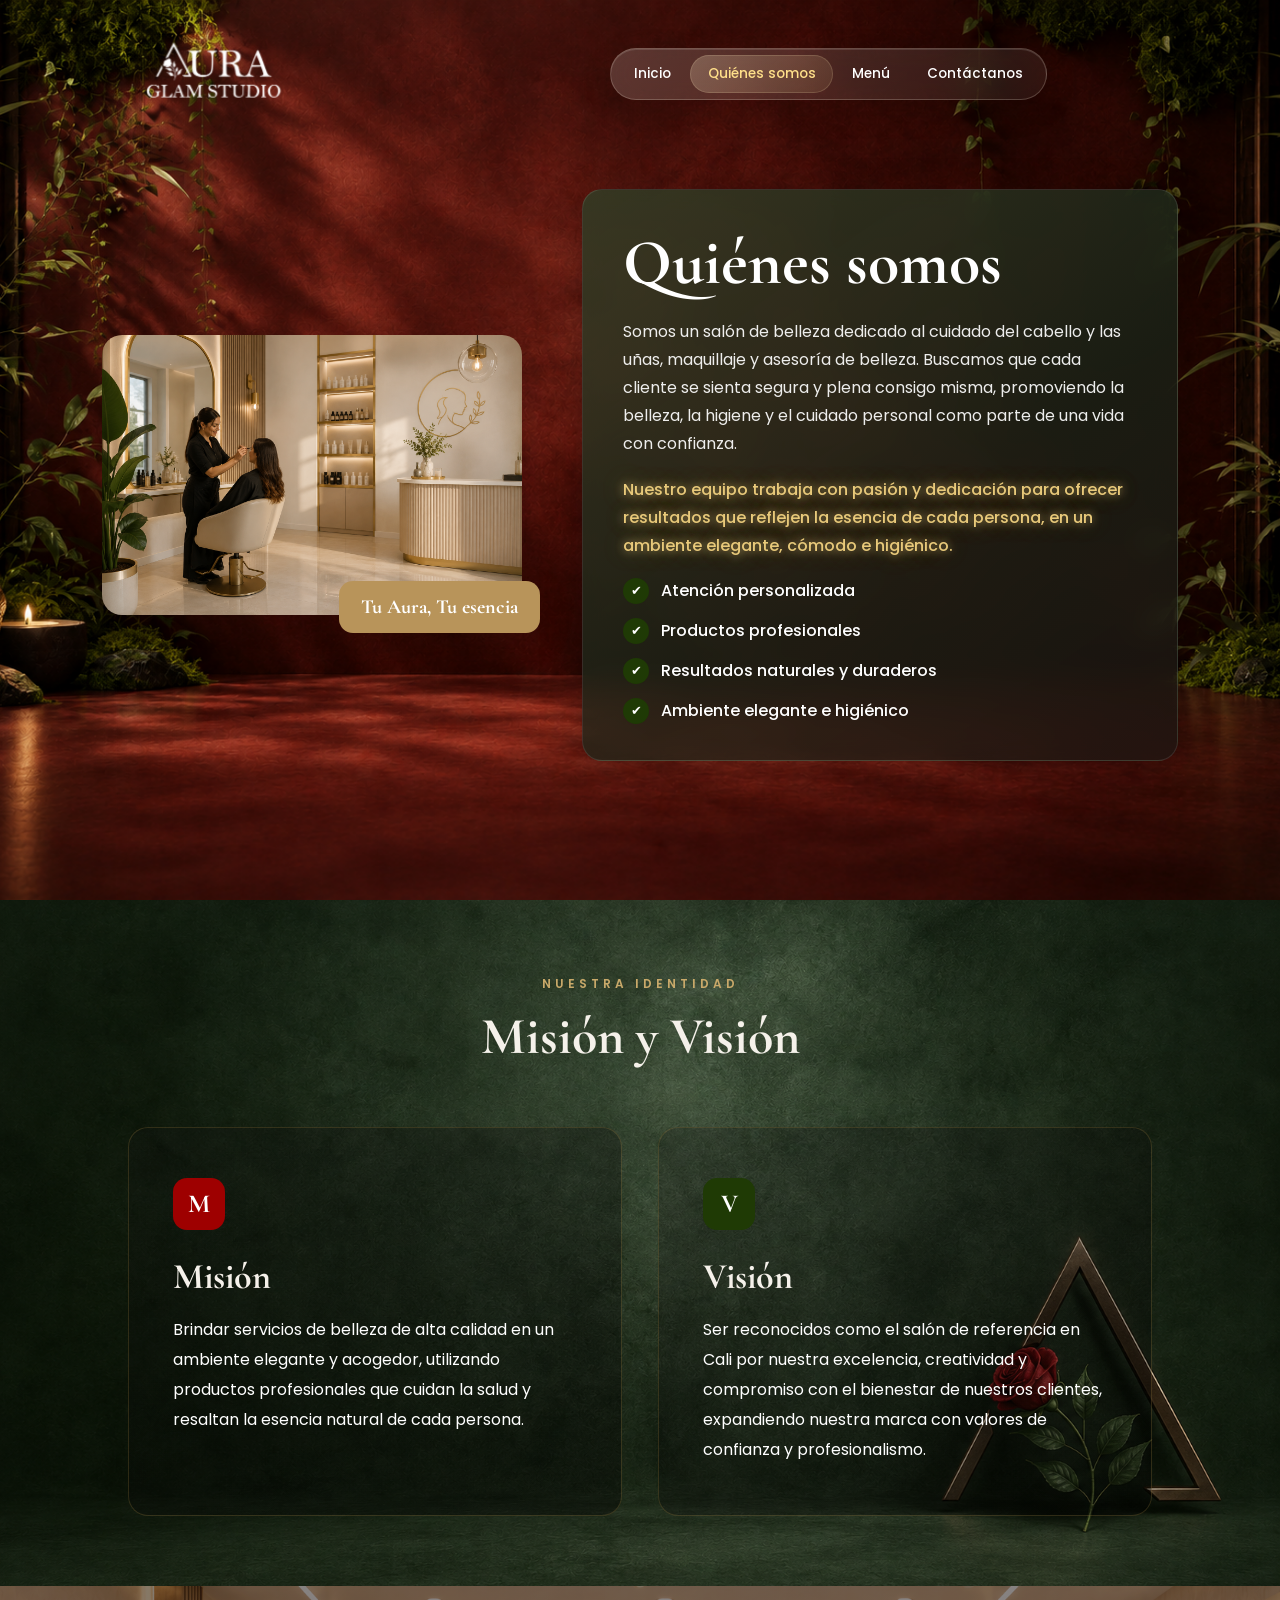
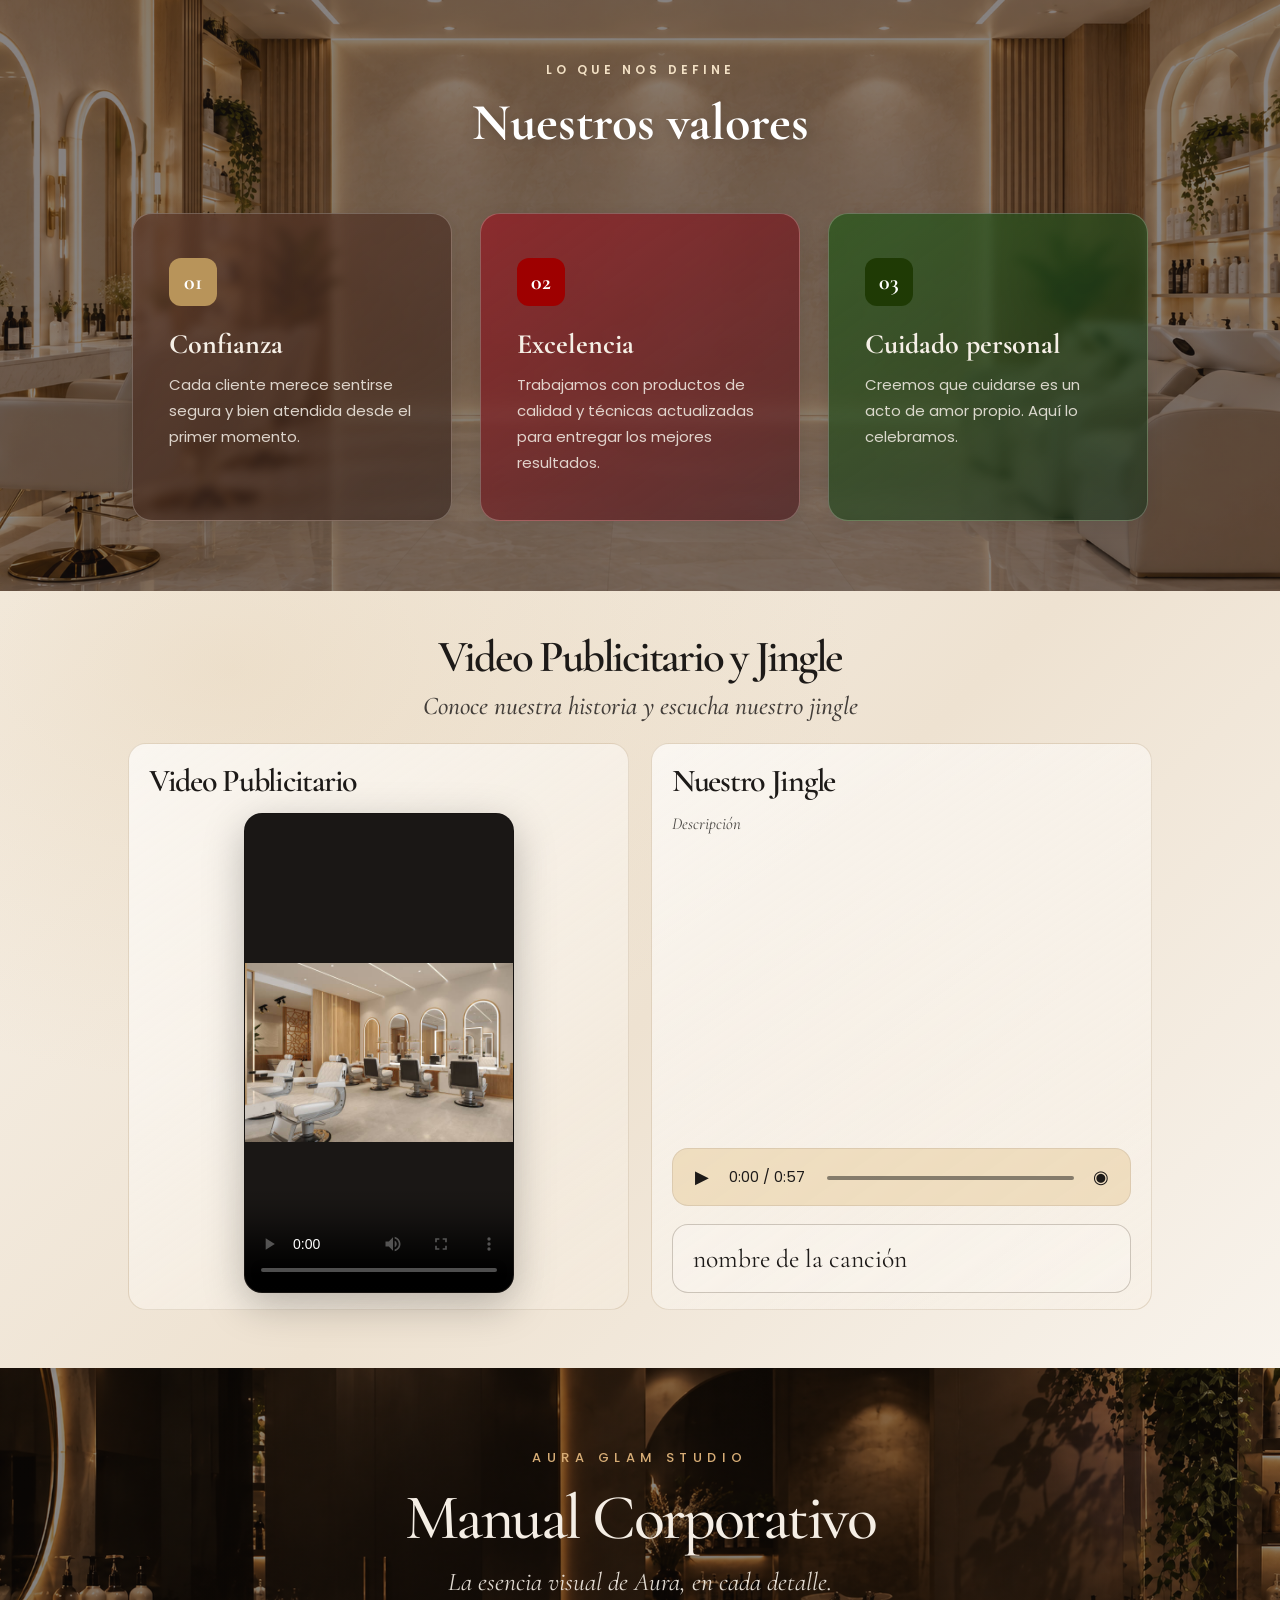
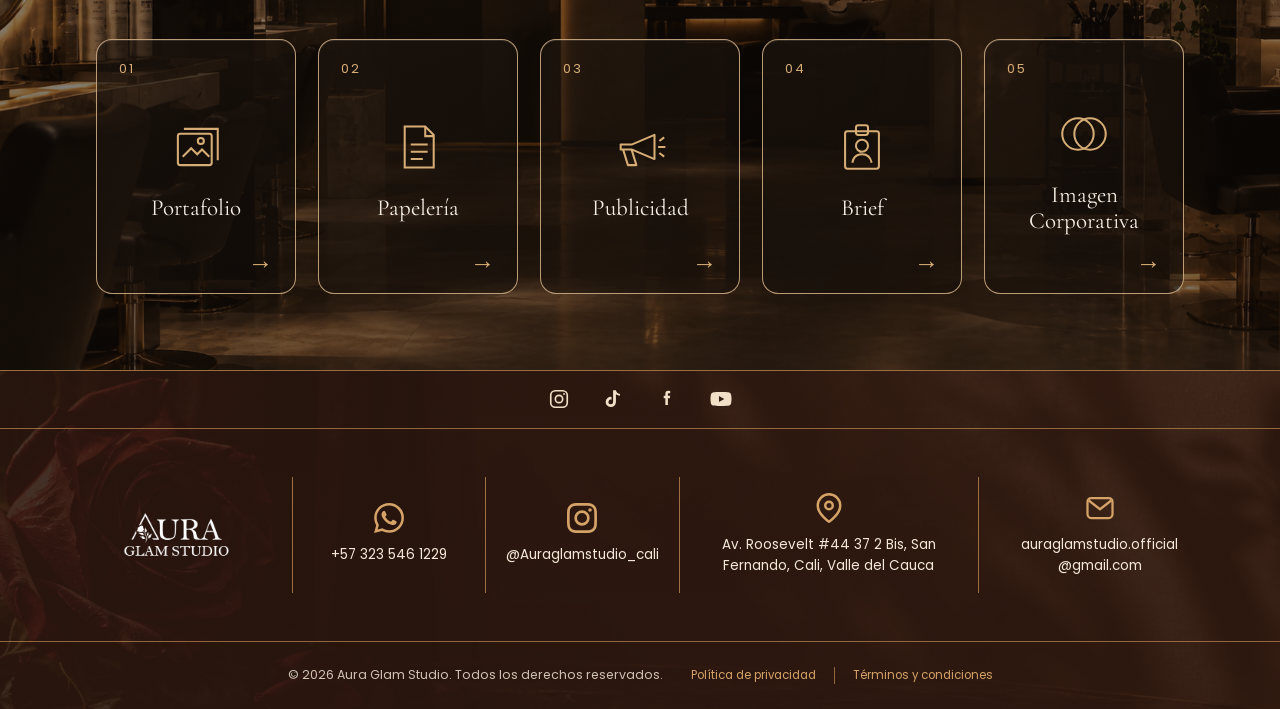
==== nosotros.html @ 9822e423 "Aura glam completo por ahora" ====
<!DOCTYPE html>
<html lang="es">
<head>
    <meta charset="UTF-8">
    <meta name="viewport" content="width=device-width, initial-scale=1.0">
    <title>Quiénes somos — Aura Glam Studio</title>
    <link rel="icon" type="image/png" href="img/favicon.png" sizes="1025x1025">
    <link rel="preconnect" href="https://fonts.googleapis.com">
    <link rel="preconnect" href="https://fonts.gstatic.com" crossorigin>
    <link href="https://fonts.googleapis.com/css2?family=Cormorant+Garamond:ital,wght@0,500;0,600;0,700;1,500&family=Poppins:wght@300;400;500;600&display=swap" rel="stylesheet">
    <link rel="stylesheet" href="css/global.css">
    <link rel="stylesheet" href="css/asi.css">
</head>
<body>

    <!-- NAVBAR -->
    <header>
        <nav id="navbar">
            <a href="index.html" class="nav-logo">
                <img src="img/Logoblanco.png.png" alt="Aura Glam Studio" class="nav-logo-img">
            </a>
            <ul class="nav-links">
                <li><a href="index.html"     class="nav-link">Inicio</a></li>
                <li><a href="nosotros.html"  class="nav-link activo-link">Quiénes somos</a></li>
                <li><a href="menu.html"      class="nav-link">Menú</a></li>
                <li><a href="contacto.html"  class="nav-link">Contáctanos</a></li>
            </ul>
            <button class="hamburger" id="hamburger" aria-label="Abrir menú">
                <span></span><span></span><span></span>
            </button>
        </nav>
        <div class="nav-mobile" id="navMobile">
            <a href="index.html"    class="nav-link-mobile">Inicio</a>
            <a href="nosotros.html" class="nav-link-mobile">Quiénes somos</a>
            <a href="menu.html"     class="nav-link-mobile">Menú</a>
            <a href="contacto.html" class="nav-link-mobile">Contáctanos</a>
        </div>
    </header>

    <!-- QUIÉNES SOMOS -->
    <section class="nosotros" id="quienes-somos">
        <div class="nosotros-imagen reveal-left">
            <img src="img/nosotros.jpg" alt="Equipo Aura Glam Studio">
            <div class="img-badge">Tu Aura, Tu esencia</div>
        </div>
        <div class="nosotros-texto reveal-right">
            <h2>Quiénes somos</h2>
            <p>
                Somos un salón de belleza dedicado al cuidado
                del cabello y las uñas, maquillaje y asesoría de belleza.
                Buscamos que cada cliente se sienta segura y plena consigo misma,
                promoviendo la belleza, la higiene y el cuidado personal
                como parte de una vida con confianza.
            </p>
            <p>
                Nuestro equipo trabaja con pasión y dedicación para ofrecer
                resultados que reflejen la esencia de cada persona, en un ambiente
                elegante, cómodo e higiénico.
            </p>
            <ul class="check-list">
                <li><span class="check-icon">✔</span> Atención personalizada</li>
                <li><span class="check-icon">✔</span> Productos profesionales</li>
                <li><span class="check-icon">✔</span> Resultados naturales y duraderos</li>
                <li><span class="check-icon">✔</span> Ambiente elegante e higiénico</li>
            </ul>
        </div>
    </section>

    <!-- MISIÓN Y VISIÓN -->
    <section class="mision-vision" id="mision-vision">
        <div class="mv-header reveal">
            <span class="seccion-tag claro">NUESTRA IDENTIDAD</span>
            <h2>Misión y Visión</h2>
        </div>
        <div class="mv-grid">
            <div class="mv-card reveal">
                <div class="mv-icon mv-icon-mision">M</div>
                <h3>Misión</h3>
                <p>
                    Brindar servicios de belleza de alta calidad en un ambiente
                    elegante y acogedor, utilizando productos profesionales que
                    cuidan la salud y resaltan la esencia natural de cada persona.
                </p>
            </div>
            <div class="mv-card reveal">
                <div class="mv-icon mv-icon-vision">V</div>
                <h3>Visión</h3>
                <p>
                    Ser reconocidos como el salón de referencia en Cali por nuestra
                    excelencia, creatividad y compromiso con el bienestar de nuestros
                    clientes, expandiendo nuestra marca con valores de confianza y profesionalismo.
                </p>
            </div>
        </div>
    </section>

    <!-- VALORES -->
    <section class="valores" id="valores">
        <div class="valores-header reveal">
            <span class="seccion-tag">LO QUE NOS DEFINE</span>
            <h2>Nuestros valores</h2>
        </div>
        <div class="valores-grid">
            <div class="valor-card reveal">
                <div class="valor-num" style="background: var(--dorado);">01</div>
                <h3>Confianza</h3>
                <p>Cada cliente merece sentirse segura y bien atendida desde el primer momento.</p>
            </div>
            <div class="valor-card reveal">
                <div class="valor-num" style="background: var(--rojo);">02</div>
                <h3>Excelencia</h3>
                <p>Trabajamos con productos de calidad y técnicas actualizadas para entregar los mejores resultados.</p>
            </div>
            <div class="valor-card reveal">
                <div class="valor-num" style="background: var(--verde);">03</div>
                <h3>Cuidado personal</h3>
                <p>Creemos que cuidarse es un acto de amor propio. Aquí lo celebramos.</p>
            </div>
        </div>
    </section>

    <section class="corporate-showcase" aria-label="Video corporativo y jingle de Aura Glam Studio">
        <div class="corporate-header">
            <h2>Video Publicitario y Jingle</h2>
            <p>Conoce nuestra historia y escucha nuestro jingle</p>
        </div>
        <div class="corporate-grid">
            <div class="corporate-card corporate-video-card reveal">
                <h3>Video Publicitario</h3>
                <div class="video-shell">
                    <video controls playsinline preload="metadata" poster="img/imagen negocio.jpg">
                        <source src="MULTIMEDIA/videocorporativo.mp4" type="video/mp4">
                        Tu navegador no admite la reproducción de videos.
                    </video>
                </div>
            </div>
            <div class="corporate-card corporate-jingle-card reveal">
                <h3>Nuestro Jingle</h3>
                <p>Descripción</p>
                <div class="jingle-player">
                    <button type="button" class="play-toggle" aria-label="Reproducir jingle">▶</button>
                    <span class="timecode">0:00 / 0:50</span>
                    <div class="progress-bar"><span></span></div>
                    <button type="button" class="volume-btn" aria-label="Volumen">◉</button>
                </div>
                <div class="jingle-name">nombre de la canción</div>
                <audio preload="auto">
                    <source src="MULTIMEDIA/AuraSongJNGLE.mp3" type="audio/mpeg">
                </audio>
            </div>
        </div>
    </section>

    <section class="manual-showcase" aria-labelledby="manual-title">
        <div class="manual-header">
            <span class="manual-eyebrow">AURA GLAM STUDIO</span>
            <h2 id="manual-title">Manual Corporativo</h2>
            <p>La esencia visual de Aura, en cada detalle.</p>
        </div>
        <div class="manual-grid">
            <a class="manual-card" href="MANUALCORPORATIVOauraglam/PortafolioAuraGlamStudio.pdf" target="_blank" rel="noopener">
                <span class="manual-number">01</span>
                <svg class="manual-icon" viewBox="0 0 48 48" fill="none" stroke="currentColor" stroke-width="1.7" aria-hidden="true">
                    <rect x="9" y="13" width="28" height="26" rx="2"/>
                    <path d="M14 9h28v26M13 32l7-7 5 5 4-4 6 6"/>
                    <circle cx="28" cy="19" r="2.5"/>
                </svg>
                <span class="manual-card-title">Portafolio</span>
                <span class="manual-arrow" aria-hidden="true">→</span>
            </a>
            <a class="manual-card" href="MANUALCORPORATIVOauraglam/Papelería comercial de AURA GLAM STUDIO.pdf" target="_blank" rel="noopener">
                <span class="manual-number">02</span>
                <svg class="manual-icon" viewBox="0 0 48 48" fill="none" stroke="currentColor" stroke-width="1.7" aria-hidden="true">
                    <path d="M13 7h17l7 7v27H13z"/>
                    <path d="M30 7v8h7M18 22h14M18 28h14M18 34h10"/>
                </svg>
                <span class="manual-card-title">Papelería</span>
                <span class="manual-arrow" aria-hidden="true">→</span>
            </a>
            <a class="manual-card" href="MANUALCORPORATIVOauraglam/PUBLICIDADAURAGLAMSTUDIO.pdf" target="_blank" rel="noopener">
                <span class="manual-number">03</span>
                <svg class="manual-icon" viewBox="0 0 48 48" fill="none" stroke="currentColor" stroke-width="1.7" stroke-linejoin="round" aria-hidden="true">
                    <path d="M8 22h9l19-8v20l-19-8H8z"/>
                    <path d="M17 26l4 13h-7l-4-13M40 19l4-3M40 29l4 3M39 24h6"/>
                </svg>
                <span class="manual-card-title">Publicidad</span>
                <span class="manual-arrow" aria-hidden="true">→</span>
            </a>
            <a class="manual-card" href="MANUALCORPORATIVOauraglam/BRIEF AURAGLAMSTUDIO.pdf" target="_blank" rel="noopener">
                <span class="manual-number">04</span>
                <svg class="manual-icon" viewBox="0 0 48 48" fill="none" stroke="currentColor" stroke-width="1.7" stroke-linejoin="round" aria-hidden="true">
                    <rect x="10" y="11" width="28" height="31" rx="2"/>
                    <rect x="19" y="6" width="10" height="8" rx="2"/>
                    <circle cx="24" cy="23" r="5"/>
                    <path d="M16 37c1-5 4-7 8-7s7 2 8 7"/>
                </svg>
                <span class="manual-card-title">Brief</span>
                <span class="manual-arrow" aria-hidden="true">→</span>
            </a>
            <a class="manual-card" href="MANUALCORPORATIVOauraglam/MANUAL DE IDENTIDAD.pdf" target="_blank" rel="noopener">
                <span class="manual-number">05</span>
                <svg class="manual-icon" viewBox="0 0 48 48" fill="none" stroke="currentColor" stroke-width="1.7" aria-hidden="true">
                    <circle cx="19" cy="24" r="13"/>
                    <circle cx="29" cy="24" r="13"/>
                </svg>
                <span class="manual-card-title">Imagen Corporativa</span>
                <span class="manual-arrow" aria-hidden="true">→</span>
            </a>
        </div>
    </section>

    <!-- FOOTER -->
    <footer class="footer footer-simple">
        <div class="footer-socials" aria-label="Redes sociales">
            <a class="footer-social-link" href="https://instagram.com/Auraglamstudio_cali" target="_blank" rel="noreferrer" aria-label="Instagram">
                <svg viewBox="0 0 24 24" fill="none" stroke="currentColor" stroke-width="1.8" aria-hidden="true"><rect x="3" y="3" width="18" height="18" rx="5"/><circle cx="12" cy="12" r="4"/><circle cx="17.5" cy="6.5" r="1" fill="currentColor" stroke="none"/></svg>
            </a>
            <span class="footer-social-icon" role="img" aria-label="TikTok"><svg viewBox="0 0 24 24" fill="currentColor" aria-hidden="true"><path d="M19.6 8.4a7.1 7.1 0 0 1-4.4-1.5v8.3a5.6 5.6 0 1 1-4.8-5.5v3.1a2.5 2.5 0 1 0 1.7 2.4V2.5h3.1c.2 2.1 1.9 3.8 4.4 4.1z"/></svg></span>
            <span class="footer-social-icon" role="img" aria-label="Facebook"><svg viewBox="0 0 24 24" fill="currentColor" aria-hidden="true"><path d="M15.5 8.5H13V6.7c0-.7.4-.9.8-.9h1.7V3.2l-2.3-.1c-2.5 0-3 1.9-3 3.1v2.3H8.4v2.8h1.8v7.2H13v-7.2h2.1z"/></svg></span>
            <span class="footer-social-icon" role="img" aria-label="YouTube"><svg viewBox="0 0 24 24" fill="currentColor" aria-hidden="true"><path d="M23 7.1a3 3 0 0 0-2.1-2.2C19 4.4 12 4.4 12 4.4s-7 0-8.9.5A3 3 0 0 0 1 7.1 31 31 0 0 0 .5 12a31 31 0 0 0 .5 4.9 3 3 0 0 0 2.1 2.2c1.9.5 8.9.5 8.9.5s7 0 8.9-.5a3 3 0 0 0 2.1-2.2 31 31 0 0 0 .5-4.9 31 31 0 0 0-.5-4.9zM9.8 15.4V8.6l5.8 3.4z"/></svg></span>
        </div>
        <div class="footer-simple-row">
            <div class="footer-brand-block">
                <img src="img/Logoblanco.png.png" alt="Aura Glam Studio" class="footer-logo-img">
            </div>

            <div class="footer-contact-list">
                <a class="footer-contact-item" href="mailto:auraglamstudio.official@gmail.com">
                    <svg class="footer-contact-icon" viewBox="0 0 24 24" fill="none" stroke="currentColor" stroke-width="1.8" aria-hidden="true"><rect x="2" y="4" width="20" height="16" rx="3"/><path d="m3 6 9 7 9-7"/></svg>
                    <span>auraglamstudio.official<wbr>@gmail.com</span>
                </a>
                <div class="footer-contact-item">
                    <svg class="footer-contact-icon" viewBox="0 0 24 24" fill="currentColor" aria-hidden="true"><path d="M17.472 14.382c-.297-.149-1.758-.867-2.03-.967-.273-.099-.471-.148-.67.15-.197.297-.767.966-.94 1.164-.173.199-.347.223-.644.075-.297-.15-1.255-.463-2.39-1.475-.883-.788-1.48-1.761-1.653-2.059-.173-.297-.018-.458.13-.606.134-.133.298-.347.446-.52.149-.174.198-.298.298-.497.099-.198.05-.371-.025-.52-.075-.149-.669-1.612-.916-2.207-.242-.579-.487-.5-.669-.51-.173-.008-.371-.01-.57-.01-.198 0-.52.074-.792.372-.272.297-1.04 1.016-1.04 2.479 0 1.462 1.065 2.875 1.213 3.074.149.198 2.096 3.2 5.077 4.487.709.306 1.262.489 1.694.625.712.227 1.36.195 1.871.118.571-.085 1.758-.719 2.006-1.413.248-.694.248-1.289.173-1.413-.074-.124-.272-.198-.57-.347m-5.421 7.403h-.004a9.87 9.87 0 01-5.031-1.378l-.361-.214-3.741.982.998-3.648-.235-.374a9.86 9.86 0 01-1.51-5.26c.001-5.45 4.436-9.884 9.888-9.884 2.64 0 5.122 1.03 6.988 2.898a9.825 9.825 0 012.893 6.994c-.003 5.45-4.437 9.884-9.885 9.884m8.413-18.297A11.815 11.815 0 0012.05 0C5.495 0 .16 5.335.157 11.892c0 2.096.547 4.142 1.588 5.945L.057 24l6.305-1.654a11.882 11.882 0 005.683 1.448h.005c6.554 0 11.89-5.335 11.893-11.893a11.821 11.821 0 00-3.48-8.413z"/></svg>
                    <a href="https://wa.me/573235461229" target="_blank" rel="noreferrer">+57 323 546 1229</a>
                </div>
                <div class="footer-contact-item">
                    <svg class="footer-contact-icon" viewBox="0 0 24 24" fill="currentColor" aria-hidden="true"><path d="M12 2.163c3.204 0 3.584.012 4.85.07 3.252.148 4.771 1.691 4.919 4.919.058 1.265.069 1.645.069 4.849 0 3.205-.012 3.584-.069 4.849-.149 3.225-1.664 4.771-4.919 4.919-1.266.058-1.644.07-4.85.07-3.204 0-3.584-.012-4.849-.07-3.26-.149-4.771-1.699-4.919-4.92-.058-1.265-.07-1.644-.07-4.849 0-3.204.013-3.583.07-4.849.149-3.227 1.664-4.771 4.919-4.919 1.266-.057 1.645-.069 4.849-.069zM12 0C8.741 0 8.333.014 7.053.072 2.695.272.273 2.69.073 7.052.014 8.333 0 8.741 0 12c0 3.259.014 3.668.072 4.948.2 4.358 2.618 6.78 6.98 6.98C8.333 23.986 8.741 24 12 24c3.259 0 3.668-.014 4.948-.072 4.354-.2 6.782-2.618 6.979-6.98.059-1.28.073-1.689.073-4.948 0-3.259-.014-3.667-.072-4.947-.196-4.354-2.617-6.78-6.979-6.98C15.668.014 15.259 0 12 0zm0 5.838a6.162 6.162 0 100 12.324 6.162 6.162 0 000-12.324zM12 16a4 4 0 110-8 4 4 0 010 8zm6.406-11.845a1.44 1.44 0 100 2.881 1.44 1.44 0 000-2.881z"/></svg>
                    <a href="https://instagram.com/Auraglamstudio_cali" target="_blank" rel="noreferrer">@Auraglamstudio_cali</a>
                </div>
                <div class="footer-contact-item">
                    <svg class="footer-contact-icon" viewBox="0 0 24 24" fill="none" stroke="currentColor" stroke-width="2" aria-hidden="true"><path d="M21 10c0 7-9 13-9 13s-9-6-9-13a9 9 0 0 1 18 0z"/><circle cx="12" cy="10" r="3"/></svg>
                    <span>Av. Roosevelt #44 37 2 Bis, San Fernando, Cali, Valle del Cauca</span>
                </div>
            </div>
        </div>
        <div class="footer-bottom">
            <span class="footer-copyright">© 2026 Aura Glam Studio. Todos los derechos reservados.</span>
            <div class="footer-legal"><span>Política de privacidad</span><span>Términos y condiciones</span></div>
        </div>
    </footer>

    <script src="js/global.js"></script>
    <script src="js/asi.js"></script>
</body>
</html>
---- css/global.css ----
/* ==========================================
   AURA GLAM STUDIO — global.css
   Estilos compartidos: reset, variables,
   navbar, footer, animaciones de scroll
========================================== */

/* =========  VARIABLES  ========= */
:root {
    --crema:        #F5F1EA;
    --blanco:       #FFFFFF;
    --cafe-oscuro:  #2E2825;
    --cafe-medio:   #3A302C;
    --dorado:       #B8945A;
    --dorado-claro: #C9A96A;
    --rojo-petalo:  #C9A96A;
    --rojo:         #9E0000;
    --verde:        #1F3A05;
    --gris-texto:   #6B625D;
    --sombra-sm:    0 4px 18px rgba(0,0,0,.08);
    --sombra-md:    0 10px 35px rgba(0,0,0,.12);
    --sombra-lg:    0 25px 55px rgba(0,0,0,.18);
    --radio:        20px;
    --transicion:   .38s ease;
}

/* =========  RESET & BASE  ========= */
html { scroll-behavior: smooth; }

*, *::before, *::after {
    margin: 0;
    padding: 0;
    box-sizing: border-box;
}

body {
    font-family: 'Poppins', sans-serif;
    background: var(--crema);
    color: var(--cafe-oscuro);
    overflow-x: hidden;
}


a { text-decoration: none; color: inherit; }
img { display: block; max-width: 100%; }

h1, h2, h3 {
    font-family: 'Cormorant Garamond', serif;
    line-height: 1.15;
}

/* =========  ETIQUETAS DE SECCIÓN  ========= */
.seccion-tag {
    display: inline-block;
    font-family: 'Poppins', sans-serif;
    font-size: 12px;
    font-weight: 600;
    letter-spacing: 4px;
    color: var(--dorado);
    text-transform: uppercase;
    margin-bottom: 14px;
}
.seccion-tag.claro { color: var(--dorado-claro); }

.subtitulo {
    max-width: 620px;
    margin: 12px auto 60px;
    color: var(--gris-texto);
    font-size: 18px;
    line-height: 32px;
}
.subtitulo.claro-p { color: #c8bfb7; }

/* ==========================================
   NAVBAR
========================================== */
#navbar {
    position: fixed;
    top: 0; left: 0;
    width: 100%;
    z-index: 1000;
    display: flex;
    justify-content: space-between;
    align-items: center;
    padding: 28px 8%;
    transition: background var(--transicion),
                padding var(--transicion),
                box-shadow var(--transicion);
}

body.pagina-inicio #navbar {
    background: transparent;
    -webkit-backdrop-filter: none;
    backdrop-filter: none;
}

body.pagina-inicio #navbar.activo {
    background: linear-gradient(90deg, rgba(43, 24, 19, .88), rgba(43, 24, 19, .62) 58%, rgba(43, 24, 19, .36));
    box-shadow: 0 6px 30px rgba(0, 0, 0, .2);
    -webkit-backdrop-filter: blur(10px);
    backdrop-filter: blur(10px);
}

body.pagina-inicio #navbar.activo .nav-link,
body.pagina-inicio #navbar.activo .nav-link:hover {
    color: #fff;
}

body.pagina-inicio #navbar.activo .nav-link.activo-link {
    color: #ffe08a;
}

body.pagina-inicio #navbar.activo .nav-logo-img.logo-negro {
    filter: brightness(0) invert(1);
}

body.pagina-inicio #navbar.activo .hamburger span {
    background: #fff;
}

.nav-logo {
    display: flex;
    align-items: center;
    justify-content: flex-start;
    margin-right: auto;
    margin-left: -24px;
    margin-top: -3px;
    flex-shrink: 0;
    transition: color var(--transicion);
    white-space: nowrap;
}
.nav-logo-img {
    width: 270px;
    height: 94px;
    display: block;
    border-radius: 0;
    background: transparent;
    object-fit: contain;
    transform: translateY(-2px);
    filter: sepia(0.9) saturate(0.75) brightness(1.5) hue-rotate(-18deg);
    animation: logoFadeSlide .8s ease;
    transition: transform .3s ease, filter .3s ease;
    will-change: transform;
}
.nav-logo-img.logo-negro {
    filter: brightness(0);
}
.nav-logo:hover .nav-logo-img {
    transform: scale(1.05);
    filter: sepia(0.95) saturate(0.9) brightness(1.6) hue-rotate(-18deg);
}
.nav-logo-texto {
    display: inline-block;
}

@keyframes logoFadeSlide {
    0% {
        opacity: 0;
        transform: translateY(-18px);
    }
    100% {
        opacity: 1;
        transform: translateY(0);
    }
}

.nav-links {
    display: flex;
    list-style: none;
    gap: 4px;
    align-items: center;
    padding: 6px;
    border: 1px solid rgba(255, 244, 225, .2);
    border-radius: 999px;
    background: linear-gradient(135deg, rgba(255, 250, 242, .18), rgba(255, 250, 242, .06));
    -webkit-backdrop-filter: blur(16px);
    backdrop-filter: blur(16px);
    box-shadow: 0 10px 32px rgba(16, 10, 8, .14), inset 0 1px 0 rgba(255, 255, 255, .12);
    margin-inline: auto;
}

.nav-link {
    position: relative;
    font-size: 15px;
    font-weight: 500;
    color: white;
    transition: color var(--transicion), background var(--transicion), box-shadow var(--transicion);
    display: inline-flex;
    align-items: center;
    justify-content: center;
    min-height: 38px;
    padding: 0 17px;
    border-radius: 999px;
    white-space: nowrap;
}

.nav-link::after {
    content: none;
}

.nav-link:hover,
.nav-link.activo-link {
    background: linear-gradient(135deg, rgba(245, 224, 190, .26), rgba(201, 169, 106, .12));
    color: #fff8ed;
    box-shadow: inset 0 0 0 1px rgba(239, 213, 174, .18);
}

.nav-link.activo-link {
    color: #ffe08a;
}

/* Navbar café translúcido al hacer scroll en todas las páginas */
body #navbar.activo {
    background: linear-gradient(90deg, rgba(43, 24, 19, .88), rgba(43, 24, 19, .62) 58%, rgba(43, 24, 19, .36));
    padding: 16px 8%;
    box-shadow: 0 6px 30px rgba(0, 0, 0, .2);
    -webkit-backdrop-filter: blur(10px);
    backdrop-filter: blur(10px);
}
#navbar.activo .nav-logo-img.logo-negro { filter: brightness(0) invert(1); }
#navbar.activo .nav-link,
#navbar.activo .nav-link.activo-link,
#navbar.activo .nav-link:hover { color: #fff; }
#navbar.activo .nav-link:hover,
#navbar.activo .nav-link.activo-link { color: #ffe08a; }
#navbar.activo .hamburger span { background: #fff; }

html body #navbar .nav-links .nav-link.activo-link {
    color: #ffe08a;
}

/* Hamburguesa */
.hamburger {
    display: none;
    flex-direction: column;
    justify-content: space-between;
    width: 26px; height: 18px;
    background: none;
    border: none;
    cursor: pointer;
    padding: 0;
}
.hamburger span {
    display: block;
    width: 100%; height: 2px;
    background: white;
    border-radius: 2px;
    transition: var(--transicion);
}
.hamburger.abierto span:nth-child(1) { transform: translateY(8px) rotate(45deg); }
.hamburger.abierto span:nth-child(2) { opacity: 0; }
.hamburger.abierto span:nth-child(3) { transform: translateY(-8px) rotate(-45deg); }

/* Menú móvil */
.nav-mobile {
    position: fixed;
    top: 0; left: 0;
    width: 100%; height: 100vh;
    background: var(--cafe-oscuro);
    display: flex;
    flex-direction: column;
    justify-content: center;
    align-items: center;
    gap: 36px;
    z-index: 999;
    opacity: 0;
    pointer-events: none;
    transition: opacity .4s ease;
}
.nav-mobile.visible { opacity: 1; pointer-events: all; }

.nav-link-mobile {
    font-family: 'Cormorant Garamond', serif;
    font-size: 38px;
    font-weight: 600;
    color: var(--crema);
    transition: color var(--transicion);
}
.nav-link-mobile:hover { color: var(--dorado-claro); }

/* ==========================================
   FOOTER
========================================== */
.footer {
    background: #2e1913;
    padding: 48px 10%;
    text-align: center;
    border-top: 1px solid rgba(200,160,80,.15);
}
.footer-logo {
    font-family: 'Cormorant Garamond', serif;
    font-size: 28px;
    font-weight: 700;
    color: var(--crema);
    margin-bottom: 14px;
    letter-spacing: 1px;
}
.footer-copy {
    font-size: 13px;
    color: #7a706a;
    margin-bottom: 22px;
}
.footer-links {
    display: flex;
    justify-content: center;
    gap: 32px;
    flex-wrap: wrap;
}
.footer-links a {
    font-size: 13px;
    color: #7a706a;
    transition: color var(--transicion);
}
.footer-links a:hover { color: var(--dorado-claro); }

.footer-simple {
    background: #2e1913;
    padding: 42px 10% 24px;
    color: #F5F1EA;
}

.footer-simple-row {
    display: grid;
    grid-template-columns: 1.1fr 1.5fr;
    align-items: center;
    gap: 24px;
}

.footer-brand-block {
    display: flex;
    align-items: center;
    justify-content: flex-start;
}

.footer-logo-img {
    width: 220px;
    height: auto;
    display: block;
    filter: sepia(0.9) saturate(0.75) brightness(1.5) hue-rotate(-18deg);
}

.footer-contact-list {
    display: flex;
    flex-direction: column;
    align-items: flex-start;
    gap: 10px;
}

.footer-contact-item {
    display: flex;
    align-items: center;
    justify-content: flex-start;
    gap: 10px;
    color: #F5F1EA;
    font-size: 0.8rem;
    text-align: left;
}

.footer-contact-icon {
    width: 18px;
    height: 18px;
    color: var(--dorado-claro);
    flex-shrink: 0;
}

.footer-contact-item a,
.footer-contact-item span {
    color: #F5F1EA;
    text-decoration: none;
    opacity: 0.9;
}

.footer-copy-simple {
    display: none;
}

@media (max-width: 640px) {
    .footer-simple-row {
        grid-template-columns: 1fr;
        text-align: center;
    }
    .footer-brand-block {
        justify-content: center;
    }
    .footer-center {
        text-align: center;
    }
    .footer-contact-list {
        align-items: center;
    }
}

/* ==========================================
   ANIMACIONES DE SCROLL (reveal)
========================================== */
.reveal {
    opacity: 0;
    transform: translateY(55px);
    transition: opacity .85s ease, transform .85s ease;
}
.reveal-left {
    opacity: 0;
    transform: translateX(-70px);
    transition: opacity .85s ease, transform .85s ease;
}
.reveal-right {
    opacity: 0;
    transform: translateX(70px);
    transition: opacity .85s ease, transform .85s ease;
}
.scroll-reveal {
    opacity: 0;
    transition: opacity 1.1s ease, translate 1.1s cubic-bezier(.22, .68, 0, 1);
}
.scroll-reveal-left {
    translate: -56px 0;
}
.scroll-reveal-right {
    translate: 56px 0;
}
.scroll-reveal.is-visible {
    opacity: 1;
    translate: 0 0;
}
.show {
    opacity: 1;
    transform: translate(0, 0);
}

@media (prefers-reduced-motion: reduce) {
    .reveal,
    .reveal-left,
    .reveal-right,
    .scroll-reveal {
        opacity: 1;
        transform: none;
        translate: 0 0;
        transition: none;
    }
}

/* Animación de pulso al llegar a una sección por clic */
.section-highlight {
    animation: pulso-seccion .7s ease both;
}
@keyframes pulso-seccion {
    0%   { outline: 3px solid transparent; outline-offset: 0px; }
    40%  { outline: 3px solid rgba(184,148,90,.45); outline-offset: 10px; }
    100% { outline: 3px solid transparent; outline-offset: 0px; }
}

/* ==========================================
   RESPONSIVE NAVBAR
========================================== */
@media (max-width: 640px) {
    #navbar    { padding: 18px 5%; }
    .nav-links { display: none; }
    .hamburger { display: flex; }
    .nav-logo {
        margin-right: 0;
    }
    .nav-logo-img {
        width: 160px;
        height: auto;
    }
    .nav-logo-texto { font-size: 20px; }
}

@media (min-width: 641px) {
    .nav-links {
        gap: 2px;
    }

    #navbar > .nav-derecha {
        position: absolute;
        top: 50%;
        right: 8%;
        margin-left: 0;
        transform: translateY(-50%);
    }

    .nav-link {
        padding-inline: clamp(11px, 1.35vw, 18px);
        font-size: clamp(12px, 1.05vw, 14px);
    }

    #navbar .nav-derecha {
        margin-left: auto;
    }
}

/* ==========================================
   FOOTER COMPARTIDO
========================================== */
.footer.footer-simple {
    padding: 0;
    color: #f4e8d8;
    text-align: center;
    background:
        linear-gradient(rgba(43, 23, 15, .88), rgba(43, 23, 15, .91)),
        url('../img/FONDOCONTACTANOS.png') center 62% / cover no-repeat;
    border-top: 1px solid rgba(201, 146, 87, .7);
}

.footer-socials {
    min-height: 58px;
    display: flex;
    align-items: center;
    justify-content: center;
    gap: 32px;
    border-bottom: 1px solid rgba(201, 146, 87, .65);
}

.footer-social-link,
.footer-social-icon {
    width: 22px;
    height: 22px;
    display: inline-flex;
    align-items: center;
    justify-content: center;
    color: #f2dfc8;
}

.footer-social-link svg,
.footer-social-icon svg {
    width: 100%;
    height: 100%;
}

.footer-social-link {
    transition: color .25s ease, transform .25s ease;
}

.footer-social-link:hover {
    color: #d8a464;
    transform: translateY(-2px);
}

.footer-simple-row {
    width: min(100%, 1200px);
    margin: 0 auto;
    padding: 48px 20px;
    display: grid;
    grid-template-columns: minmax(190px, 1fr) minmax(0, 4fr);
    align-items: stretch;
    gap: 0;
    text-align: initial;
}

.footer-simple-row .footer-center {
    display: none;
}

.footer-simple-row .footer-brand-block {
    justify-content: center;
    padding: 20px;
}

.footer-simple-row .footer-logo-img {
    width: min(220px, 100%);
    filter: brightness(0) invert(1);
}

.footer-simple-row .footer-contact-list {
    display: grid;
    grid-template-columns: 1fr 1fr 1.55fr 1.25fr;
    align-items: stretch;
    gap: 0;
}

.footer-simple-row .footer-contact-item {
    min-width: 0;
    min-height: 116px;
    padding: 12px 18px;
    display: flex;
    flex-direction: column;
    align-items: center;
    justify-content: center;
    gap: 12px;
    border-left: 1px solid rgba(201, 146, 87, .72);
    color: #f4e8d8;
    font-size: .84rem;
    line-height: 1.55;
    text-align: center;
    text-decoration: none;
    overflow-wrap: anywhere;
}

.footer-simple-row .footer-contact-icon {
    width: 30px;
    height: 30px;
    color: #d5a267;
}

.footer-simple-row .footer-contact-item a,
.footer-simple-row .footer-contact-item span {
    color: inherit;
    opacity: 1;
}

.footer-simple-row a.footer-contact-item {
    transition: color .25s ease;
}

.footer-simple-row a.footer-contact-item:hover {
    color: #d5a267;
}

.footer-simple-row .footer-contact-item:nth-child(1) {
    order: 4;
}

.footer-simple-row .footer-contact-item:nth-child(2) {
    order: 1;
}

.footer-simple-row .footer-contact-item:nth-child(3) {
    order: 2;
}

.footer-simple-row .footer-contact-item:nth-child(4) {
    order: 3;
}

.footer-bottom {
    min-height: 68px;
    padding: 16px 24px;
    display: flex;
    align-items: center;
    justify-content: center;
    flex-wrap: wrap;
    gap: 18px 28px;
    border-top: 1px solid rgba(201, 146, 87, .65);
    color: rgba(244, 232, 216, .82);
    font-size: .78rem;
}

.footer-legal {
    display: flex;
    align-items: center;
    gap: 18px;
    color: #d5a267;
    font-size: .72rem;
}

.footer-legal span + span {
    padding-left: 18px;
    border-left: 1px solid rgba(201, 146, 87, .65);
}

@media (max-width: 760px) {
    .footer-simple-row {
        grid-template-columns: 1fr;
        padding: 30px 18px 24px;
    }

    .footer-simple-row .footer-brand-block {
        padding: 8px 12px 24px;
    }

    .footer-simple-row .footer-logo-img {
        width: min(210px, 70%);
    }

    .footer-simple-row .footer-contact-list {
        grid-template-columns: repeat(2, minmax(0, 1fr));
    }

    .footer-simple-row .footer-contact-item {
        min-height: 108px;
        padding: 14px 10px;
    }

    .footer-simple-row .footer-contact-item:nth-child(1),
    .footer-simple-row .footer-contact-item:nth-child(4) {
        grid-column: 1 / -1;
    }

    .footer-simple-row .footer-contact-item:nth-child(1) {
        border-top: 1px solid rgba(201, 146, 87, .5);
    }

    .footer-simple-row .footer-contact-item:nth-child(2) {
        border-top: 1px solid rgba(201, 146, 87, .5);
    }
}

@media (max-width: 480px) {
    .footer-socials {
        min-height: 52px;
        gap: 26px;
    }

    .footer-bottom,
    .footer-legal {
        flex-direction: column;
        gap: 10px;
    }

    .footer-legal span + span {
        padding-left: 0;
        border-left: 0;
    }
}
---- css/asi.css ----
/* ==========================================
   AURA GLAM STUDIO — asi.css
   Estilos de asi.html (Nosotros completo)
   Fusión de: nosotros.css + mision.css
========================================== */

/* ── NAVEGACIÓN ── */
#navbar {
    background: transparent;
}
#navbar .nav-logo-img,
#navbar .nav-link {
    color: #fff;
}
#navbar .nav-link.activo-link,
#navbar .nav-link:hover {
    color: var(--dorado-claro);
}
/* ── QUIÉNES SOMOS ── */
.nosotros {
    display: flex;
    align-items: center;
    justify-content: space-between;
    gap: 60px;
    padding: 130px 8% 80px;
    background: url('../img/fondorojo.jpeg') center / cover no-repeat;
    flex-wrap: wrap;
    position: relative;
    min-height: 100vh;
}

.nosotros-imagen {
    flex: 1;
    min-width: 260px;
    max-width: 420px;
    position: relative;
}
.nosotros-imagen img {
    width: 100%;
    border-radius: var(--radio);
    box-shadow: var(--sombra-lg);
    transition: transform .6s ease;
}
.nosotros-imagen:hover img { transform: scale(1.02); }

.img-badge {
    position: absolute;
    bottom: -18px; right: -18px;
    background: var(--dorado);
    color: white;
    font-family: 'Cormorant Garamond', serif;
    font-size: 20px;
    font-weight: 700;
    padding: 14px 22px;
    border-radius: 14px;
    box-shadow: var(--sombra-md);
}

/* Tarjeta verde oscura sobre el texto */
.nosotros-texto {
    flex: 1;
    min-width: 260px;
    background: linear-gradient(145deg, rgba(49, 60, 37, .86), rgba(24, 37, 25, .72) 58%, rgba(30, 22, 18, .78));
    backdrop-filter: blur(12px);
    -webkit-backdrop-filter: blur(12px);
    border-radius: var(--radio);
    padding: 36px 40px;
    box-shadow: 0 12px 40px rgba(0,0,0,.30);
    border: 1px solid rgba(255,255,255,.10);
}
.nosotros-texto h2 {
    font-size: clamp(52px, 5vw, 68px);
    color: white;
    margin-bottom: 18px;
}
.nosotros-texto p {
    font-size: 16px;
    line-height: 28px;
    color: rgba(255,255,255,.92);
    margin-bottom: 18px;
}
/* Segundo párrafo dorado brillante */
.nosotros-texto p:nth-of-type(2) {
    color: #E8C97A;
    font-weight: 500;
    text-shadow:
        0 0 10px rgba(232,201,122,.7),
        0 0 25px rgba(232,201,122,.4),
        0 0 50px rgba(232,201,122,.2);
}

.check-list {
    list-style: none;
    display: flex;
    flex-direction: column;
    gap: 14px;
    margin-top: 10px;
}
.check-list li {
    display: flex;
    align-items: center;
    gap: 12px;
    font-size: 16px;
    font-weight: 500;
    color: white;
}
.check-icon {
    display: inline-flex;
    align-items: center;
    justify-content: center;
    width: 26px; height: 26px;
    background: var(--verde);
    color: white;
    border-radius: 50%;
    font-size: 13px;
    flex-shrink: 0;
}

/* ── VALORES ── */
.valores {
    position: relative;
    padding: 70px 10%;
    background:
        linear-gradient(rgba(27, 20, 17, 0.42), rgba(27, 20, 17, 0.42)),
        url('../img/nuestrosvalores.png') center/cover no-repeat;
    text-align: center;
}

.valores::before {
    content: "";
    position: absolute;
    inset: 0;
    background: rgba(27, 20, 17, 0.18);
    pointer-events: none;
}

.valores > * {
    position: relative;
    z-index: 1;
}

.valores-header h2 {
    font-size: 52px;
    color: #ffffff;
    margin-bottom: 60px;
    text-shadow: 0 2px 12px rgba(0,0,0,0.18);
}
.valores-header .seccion-tag {
    color: #f3e1c5;
}
.valores-grid {
    display: flex;
    gap: 28px;
    justify-content: center;
    flex-wrap: wrap;
}
.valor-card {
    flex: 1;
    min-width: 230px;
    max-width: 320px;
    background: linear-gradient(145deg, rgba(92, 58, 43, 0.78), rgba(45, 27, 21, 0.58));
    border: 1px solid rgba(245, 239, 230, 0.26);
    backdrop-filter: blur(5px);
    -webkit-backdrop-filter: blur(5px);
    border-radius: var(--radio);
    padding: 44px 36px;
    box-shadow: var(--sombra-sm);
    text-align: left;
    transition: transform var(--transicion), box-shadow var(--transicion);
}
.valor-card:hover {
    transform: translateY(-8px);
    box-shadow: var(--sombra-lg);
}
.valor-card:nth-child(2) {
    background: linear-gradient(145deg, rgba(145, 31, 38, 0.8), rgba(70, 18, 23, 0.58));
}
.valor-card:nth-child(3) {
    background: linear-gradient(145deg, rgba(43, 87, 29, 0.8), rgba(20, 48, 25, 0.58));
}
.valor-num {
    width: 48px; height: 48px;
    border-radius: 12px;
    color: white;
    font-family: 'Cormorant Garamond', serif;
    font-size: 22px;
    font-weight: 700;
    display: flex;
    align-items: center;
    justify-content: center;
    margin-bottom: 22px;
}
.valor-card h3 {
    font-size: 28px;
    color: #f5efe6;
    margin-bottom: 12px;
}
.valor-card p {
    font-size: 15px;
    line-height: 26px;
    color: rgba(245, 239, 230, 0.86);
}

/* Retrasos reveal valores */
.valores-grid .valor-card:nth-child(1) { transition-delay: .0s; }
.valores-grid .valor-card:nth-child(2) { transition-delay: .12s; }
.valores-grid .valor-card:nth-child(3) { transition-delay: .24s; }

/* ── CORPORATE AUDIO + VIDEO ── */
.corporate-showcase {
    display: flex;
    flex-direction: column;
    align-items: center;
    justify-content: center;
    gap: 22px;
    padding: 44px 10% 58px;
    background:
        radial-gradient(ellipse at 18% 10%, rgba(216, 187, 143, .28), transparent 42%),
        linear-gradient(135deg, #f7f1e8 0%, #eee2d1 52%, #f8f3ec 100%);
}

.corporate-header {
    text-align: center;
    max-width: 820px;
}

.corporate-header h2 {
    font-size: clamp(2.3rem, 3.5vw, 3.6rem);
    line-height: 1;
    letter-spacing: -0.05em;
    color: #1d1a18;
    margin-bottom: 10px;
    font-family: 'Cormorant Garamond', serif;
    font-weight: 600;
}

.corporate-header p {
    font-size: clamp(1.1rem, 2vw, 1.8rem);
    color: rgba(29, 26, 24, 0.82);
    font-family: 'Cormorant Garamond', serif;
    font-style: italic;
    font-weight: 500;
}

.corporate-grid {
    display: grid;
    grid-template-columns: 1fr 1fr;
    gap: 22px;
    align-items: stretch;
    width: 100%;
    max-width: 1180px;
}

.corporate-card {
    background: linear-gradient(145deg, rgba(255, 255, 255, .68), rgba(250, 242, 230, .3));
    border: 1px solid rgba(161, 126, 82, .24);
    border-radius: 18px;
    padding: 20px 20px 16px;
    min-height: 380px;
    display: flex;
    flex-direction: column;
    justify-content: flex-start;
}

.corporate-card h3 {
    font-size: clamp(2rem, 2.5vw, 2.7rem);
    line-height: 1.08;
    letter-spacing: -0.04em;
    color: #1d1a18;
    margin-bottom: 14px;
    font-family: 'Cormorant Garamond', serif;
    font-weight: 600;
}

.video-shell {
    flex: 0 0 auto;
    width: min(270px, 100%);
    margin: 0 auto;
    border-radius: 18px;
    overflow: hidden;
    background: #1a1715;
    border: 1px solid rgba(0,0,0,0.12);
    /* Relación de aspecto vertical 9:16 */
    aspect-ratio: 9 / 16;
    box-shadow: 0 12px 40px rgba(0,0,0,.25);
}

.video-shell video {
    display: block;
    width: 100%;
    height: 100%;
    object-fit: contain;
    background: #1a1715;
}

.corporate-jingle-card {
    display: flex;
    flex-direction: column;
    justify-content: flex-start;
    height: 100%;
}

.corporate-jingle-card p {
    margin: 0 0 18px;
    font-size: 1.05rem;
    color: rgba(29,26,24,0.8);
    font-family: 'Cormorant Garamond', serif;
    font-style: italic;
}

.jingle-player {
    display: flex;
    align-items: center;
    gap: 12px;
    padding: 14px 14px 12px;
    border-radius: 16px;
    background: rgba(236, 214, 177, 0.72);
    border: 1px solid rgba(88, 77, 62, 0.12);
    margin-bottom: 18px;
    margin-top: auto;
}

.play-toggle,
.volume-btn {
    width: 30px;
    height: 30px;
    border: none;
    border-radius: 50%;
    background: transparent;
    color: #1d1a18;
    font-size: 1.1rem;
    cursor: pointer;
    display: inline-flex;
    align-items: center;
    justify-content: center;
}

.timecode {
    font-size: 0.9rem;
    color: #1d1a18;
    min-width: 86px;
    font-family: 'Poppins', sans-serif;
}

.progress-bar {
    flex: 1;
    height: 4px;
    border-radius: 999px;
    background: rgba(29,26,24,0.5);
    position: relative;
    overflow: hidden;
}

.progress-bar span {
    position: absolute;
    inset: 0 auto 0 0;
    width: 55%;
    border-radius: inherit;
    background: rgba(29,26,24,0.9);
}

.jingle-name {
    display: flex;
    align-items: center;
    min-height: 68px;
    border: 1px solid rgba(78, 64, 45, 0.26);
    border-radius: 16px;
    padding: 18px 20px;
    background: rgba(255,255,255,0.18);
    font-size: clamp(1.2rem, 2vw, 1.6rem);
    color: #1d1a18;
    font-family: 'Cormorant Garamond', serif;
}

.corporate-card audio {
    display: none;
}

.manual-showcase {
    min-height: 590px;
    display: flex;
    flex-direction: column;
    justify-content: center;
    gap: 42px;
    padding: 76px 7.5%;
    color: #f5eee5;
    background:
        linear-gradient(rgba(18, 12, 8, .48), rgba(18, 12, 8, .58)),
        url('../img/FONDODEMANUALCORPORATIVO.png') center / cover no-repeat;
}

.manual-header {
    text-align: center;
}

.manual-eyebrow {
    display: inline-block;
    margin-bottom: 18px;
    color: #d7ad76;
    font-size: 13px;
    font-weight: 500;
    letter-spacing: .42em;
}

.manual-header h2 {
    color: #f5eee5;
    font-size: clamp(3rem, 5vw, 4.6rem);
    font-weight: 500;
    letter-spacing: -.04em;
    line-height: 1;
}

.manual-header p {
    margin-top: 16px;
    color: rgba(245, 238, 229, .9);
    font-family: 'Cormorant Garamond', serif;
    font-size: clamp(1.2rem, 2vw, 1.7rem);
    font-style: italic;
}

.manual-grid {
    display: grid;
    grid-template-columns: repeat(5, minmax(0, 1fr));
    gap: 22px;
    width: 100%;
    max-width: 1480px;
    margin: 0 auto;
}

.manual-card {
    position: relative;
    min-height: 255px;
    display: flex;
    flex-direction: column;
    align-items: center;
    justify-content: center;
    padding: 42px 18px 35px;
    overflow: hidden;
    border: 1px solid rgba(221, 187, 144, .82);
    border-radius: 16px;
    color: #f5eee5;
    background: linear-gradient(145deg, rgba(31, 22, 15, .66), rgba(20, 14, 10, .54));
    box-shadow: inset 0 1px 0 rgba(255, 244, 228, .12);
    text-align: center;
    transition: transform .3s ease, background .3s ease, box-shadow .3s ease;
}

.manual-card:hover,
.manual-card:focus-visible {
    transform: translateY(-6px);
    background: linear-gradient(145deg, rgba(51, 36, 23, .78), rgba(26, 18, 12, .68));
    box-shadow: 0 14px 32px rgba(0, 0, 0, .28), inset 0 1px 0 rgba(255, 244, 228, .18);
}

.manual-card:focus-visible {
    outline: 2px solid #d7ad76;
    outline-offset: 4px;
}

.manual-number {
    position: absolute;
    top: 19px;
    left: 22px;
    color: #d7ad76;
    font-size: 13px;
    letter-spacing: .16em;
}

.manual-icon {
    width: 58px;
    height: 58px;
    margin-bottom: 20px;
    color: #d7ad76;
}

.manual-card-title {
    font-family: 'Cormorant Garamond', serif;
    font-size: clamp(1.35rem, 1.8vw, 1.8rem);
    line-height: 1.1;
}

.manual-arrow {
    position: absolute;
    right: 22px;
    bottom: 17px;
    color: #d7ad76;
    font-size: 25px;
    line-height: 1;
    transition: transform .3s ease;
}

.manual-card:hover .manual-arrow,
.manual-card:focus-visible .manual-arrow {
    transform: translateX(4px);
}

@media (max-width: 900px) {
    .corporate-grid {
        grid-template-columns: 1fr;
    }

    .manual-grid {
        grid-template-columns: repeat(2, minmax(0, 1fr));
    }

    .manual-card:last-child {
        grid-column: 1 / -1;
        width: calc((100% - 22px) / 2);
        justify-self: center;
    }
}

@media (max-width: 560px) {
    .manual-showcase {
        min-height: auto;
        gap: 30px;
        padding: 68px 6%;
    }

    .manual-eyebrow {
        font-size: 10px;
        letter-spacing: .3em;
    }

    .manual-grid {
        grid-template-columns: 1fr;
        gap: 14px;
    }

    .manual-card,
    .manual-card:last-child {
        grid-column: auto;
        width: 100%;
        min-height: 180px;
    }
}

/* ── MISIÓN Y VISIÓN ── */
.mision-vision {
    padding: 70px 10%;
    background: url('../img/fondomisionvision.png') center/cover no-repeat;
    text-align: center;
}
.mv-header {
    margin-bottom: 60px;
}
.mv-header h2 {
    font-size: 52px;
    color: var(--crema);
}
.mv-grid {
    display: flex;
    gap: 36px;
    justify-content: center;
    flex-wrap: wrap;
}
.mv-card {
    background: linear-gradient(145deg, rgba(20, 20, 20, 0.22), rgba(0, 0, 0, 0.38));
    border: 1px solid rgba(200,160,80,.2);
    border-radius: var(--radio);
    padding: 50px 44px;
    max-width: 500px;
    flex: 1;
    min-width: 260px;
    text-align: left;
    transition: background var(--transicion), transform var(--transicion);
}
.mv-card:hover {
    background: linear-gradient(145deg, rgba(32, 32, 32, 0.28), rgba(0, 0, 0, 0.44));
    transform: translateY(-8px);
}
.mv-icon {
    width: 52px; height: 52px;
    border-radius: 14px;
    display: flex;
    align-items: center;
    justify-content: center;
    font-family: 'Cormorant Garamond', serif;
    font-size: 26px;
    font-weight: 700;
    color: white;
    margin-bottom: 26px;
}
.mv-icon-mision { background: var(--rojo); }
.mv-icon-vision { background: var(--verde); }

.mv-card h3 {
    font-size: 36px;
    color: var(--crema);
    margin-bottom: 18px;
}
.mv-card p {
    font-family: 'Poppins', sans-serif;
    font-size: 16px;
    line-height: 30px;
    color: #ffffff;
}

/* Retrasos reveal misión/visión */
.mv-grid .mv-card:nth-child(1) { transition-delay: .0s; }
.mv-grid .mv-card:nth-child(2) { transition-delay: .15s; }

/* ── RESPONSIVE ── */
@media (max-width: 900px) {
    .nosotros { flex-direction: column; gap: 50px; padding-top: 175px; }
    .nosotros-texto h2 { font-size: 52px; }
    .img-badge { bottom: -12px; right: -10px; }
    .mv-grid { flex-direction: column; align-items: center; }
    .valores-header h2,
    .mv-header h2 { font-size: 42px; }
}
@media (max-width: 640px) {
    .nosotros,
    .valores,
    .mision-vision { padding: 70px 6%; }
    .nosotros { padding-top: 150px; }
    .nosotros-texto h2 { font-size: 44px; }
    .valores-header h2,
    .mv-header h2 { font-size: 36px; }
    .valores-grid { flex-direction: column; align-items: center; }
    .valor-card { max-width: 100%; }
    .mv-card { padding: 36px 28px; }
}
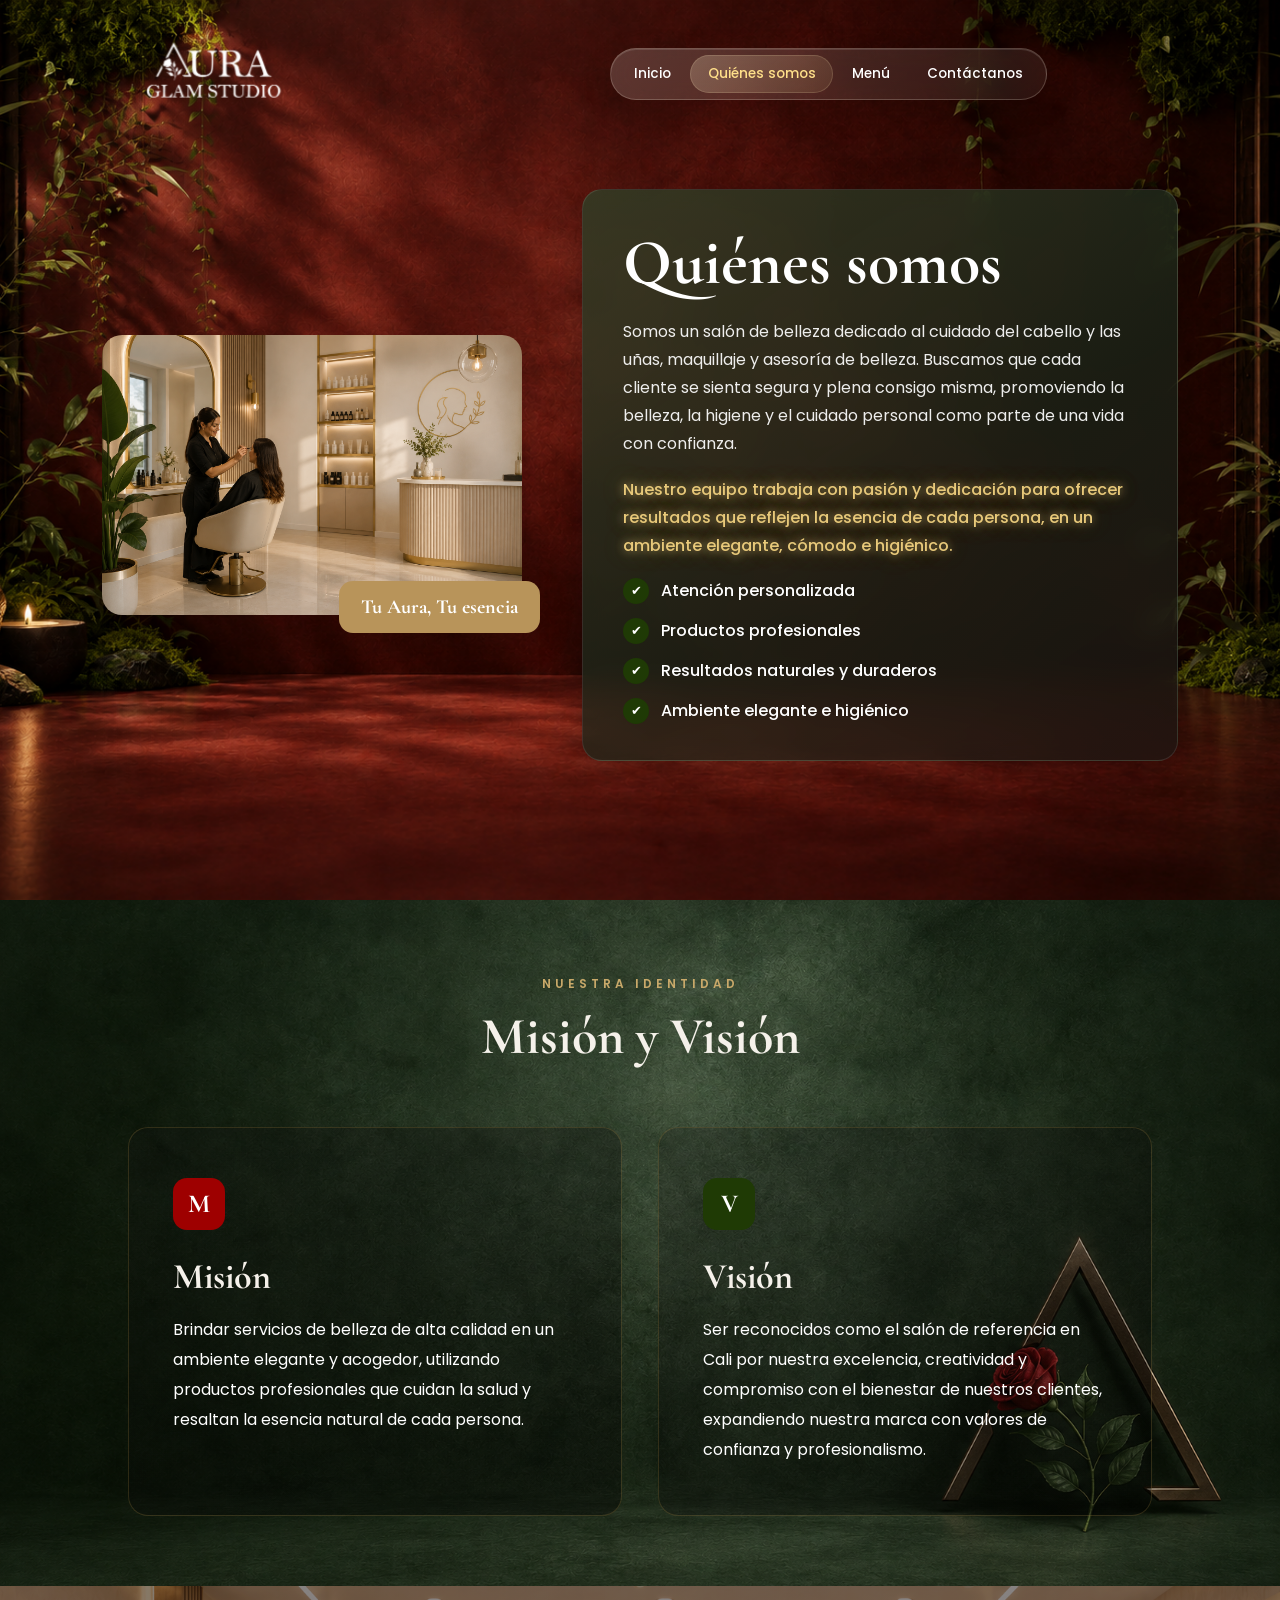
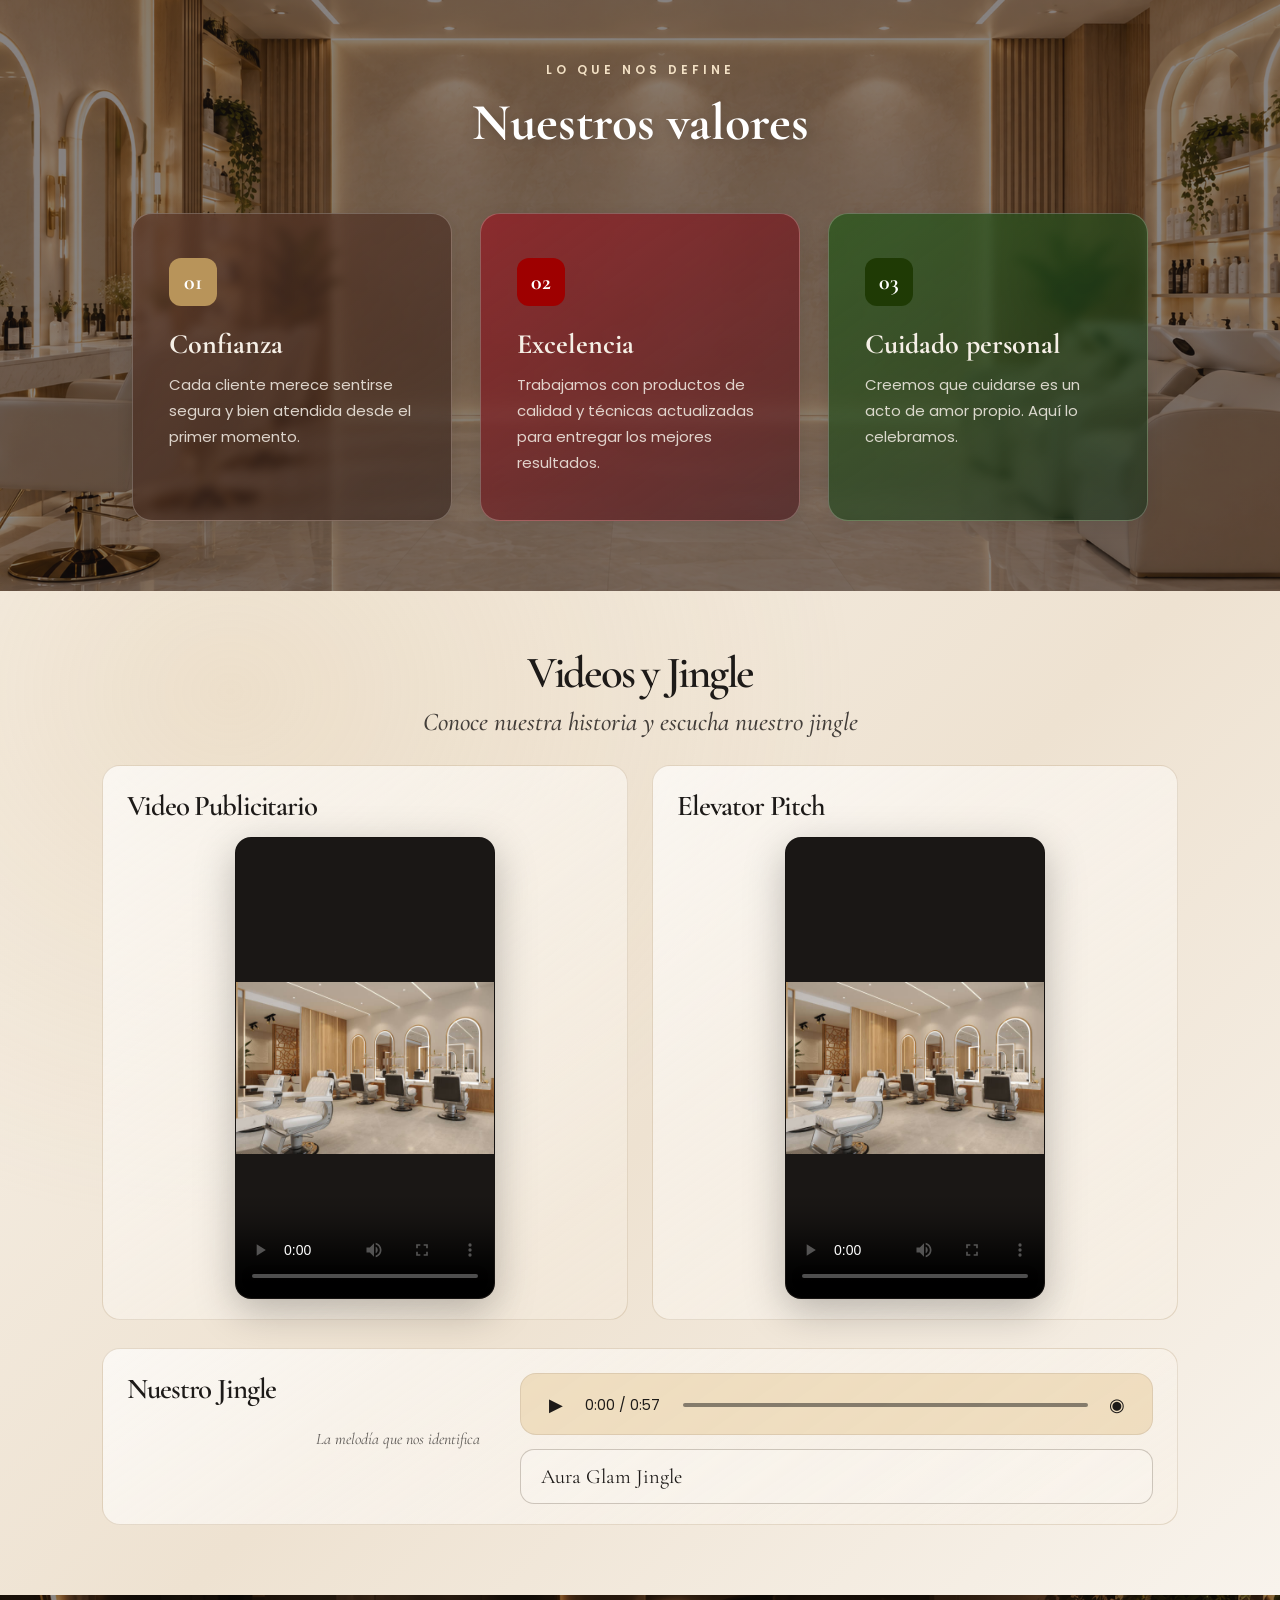
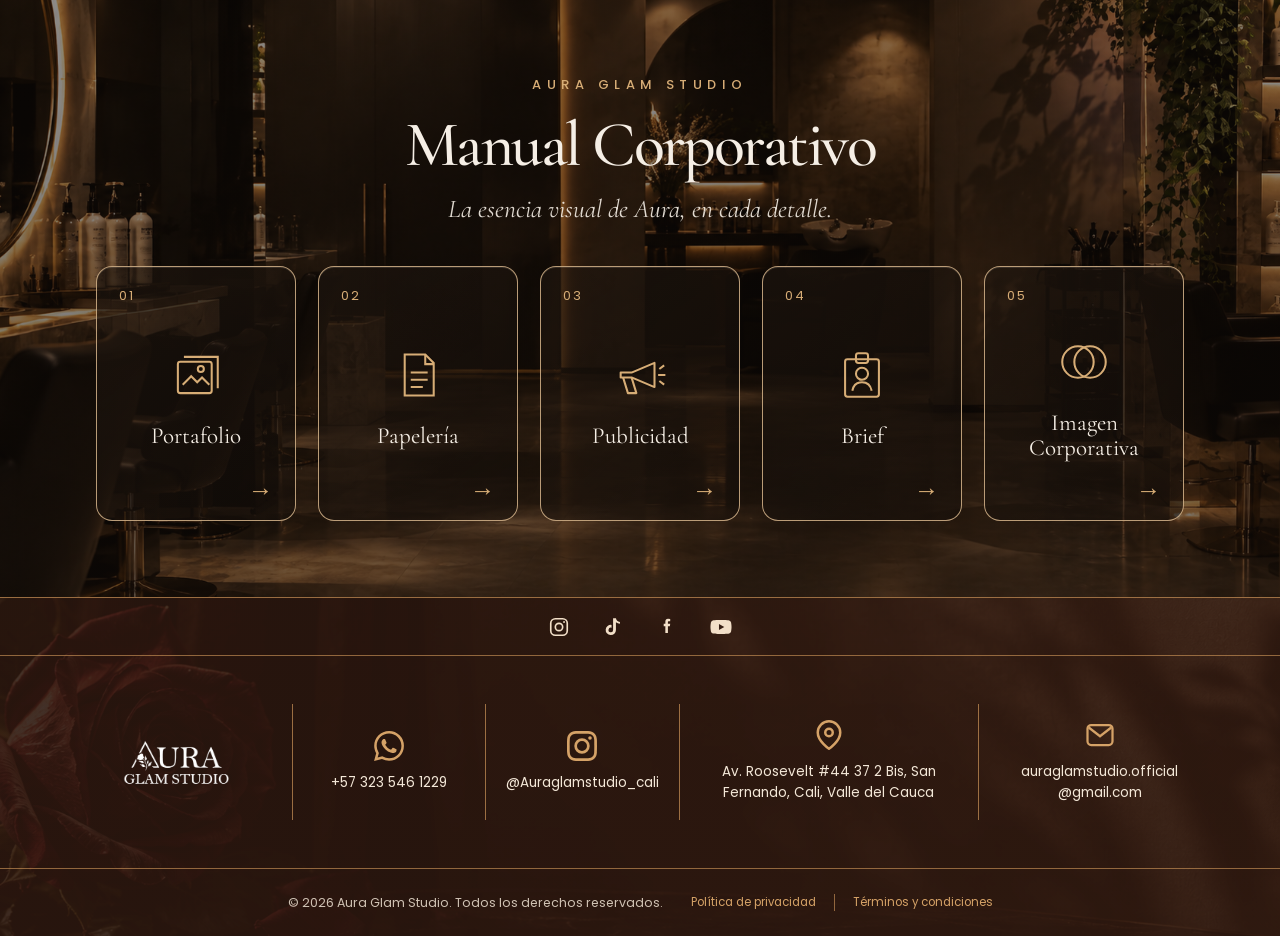
==== commit e0f5dcea: "Aura" ====
--- a/nosotros.html
+++ b/nosotros.html
@@ -119,31 +119,48 @@
         </div>
     </section>
 
-    <section class="corporate-showcase" aria-label="Video corporativo y jingle de Aura Glam Studio">
+    <section class="corporate-showcase" aria-label="Videos y jingle de Aura Glam Studio">
         <div class="corporate-header">
-            <h2>Video Publicitario y Jingle</h2>
+            <h2>Videos y Jingle</h2>
             <p>Conoce nuestra historia y escucha nuestro jingle</p>
         </div>
-        <div class="corporate-grid">
+
+        <!-- Fila 1: dos tarjetas de video -->
+        <div class="corporate-videos-grid">
             <div class="corporate-card corporate-video-card reveal">
                 <h3>Video Publicitario</h3>
                 <div class="video-shell">
                     <video controls playsinline preload="metadata" poster="img/imagen negocio.jpg">
-                        <source src="MULTIMEDIA/videocorporativo.mp4" type="video/mp4">
+                        <source src="MULTIMEDIA/Publicitario.mp4" type="video/mp4">
                         Tu navegador no admite la reproducción de videos.
                     </video>
                 </div>
             </div>
+            <div class="corporate-card corporate-video-card reveal">
+                <h3>Elevator Pitch</h3>
+                <div class="video-shell">
+                    <video controls playsinline preload="metadata" poster="img/imagen negocio.jpg">
+                        <source src="MULTIMEDIA/Elevator Pitch.mp4" type="video/mp4">
+                        Tu navegador no admite la reproducción de videos.
+                    </video>
+                </div>
+            </div>
+        </div>
+
+        <!-- Fila 2: jingle ancho completo -->
+        <div class="corporate-jingle-row">
             <div class="corporate-card corporate-jingle-card reveal">
                 <h3>Nuestro Jingle</h3>
-                <p>Descripción</p>
-                <div class="jingle-player">
-                    <button type="button" class="play-toggle" aria-label="Reproducir jingle">▶</button>
-                    <span class="timecode">0:00 / 0:50</span>
-                    <div class="progress-bar"><span></span></div>
-                    <button type="button" class="volume-btn" aria-label="Volumen">◉</button>
-                </div>
-                <div class="jingle-name">nombre de la canción</div>
+                <p>La melodía que nos identifica</p>
+                <div class="jingle-inner">
+                    <div class="jingle-player">
+                        <button type="button" class="play-toggle" aria-label="Reproducir jingle">▶</button>
+                        <span class="timecode">0:00 / 0:50</span>
+                        <div class="progress-bar"><span></span></div>
+                        <button type="button" class="volume-btn" aria-label="Volumen">◉</button>
+                    </div>
+                    <div class="jingle-name">Aura Glam Jingle</div>
+                </div>
                 <audio preload="auto">
                     <source src="MULTIMEDIA/AuraSongJNGLE.mp3" type="audio/mpeg">
                 </audio>
--- a/css/asi.css
+++ b/css/asi.css
@@ -211,9 +211,8 @@
     display: flex;
     flex-direction: column;
     align-items: center;
-    justify-content: center;
-    gap: 22px;
-    padding: 44px 10% 58px;
+    gap: 28px;
+    padding: 60px 8% 70px;
     background:
         radial-gradient(ellipse at 18% 10%, rgba(216, 187, 143, .28), transparent 42%),
         linear-gradient(135deg, #f7f1e8 0%, #eee2d1 52%, #f8f3ec 100%);
@@ -242,11 +241,17 @@
     font-weight: 500;
 }
 
-.corporate-grid {
+/* Fila 1: dos tarjetas de video en grid */
+.corporate-videos-grid {
     display: grid;
     grid-template-columns: 1fr 1fr;
-    gap: 22px;
-    align-items: stretch;
+    gap: 24px;
+    width: 100%;
+    max-width: 1180px;
+}
+
+/* Fila 2: jingle ancho completo */
+.corporate-jingle-row {
     width: 100%;
     max-width: 1180px;
 }
@@ -255,37 +260,35 @@
     background: linear-gradient(145deg, rgba(255, 255, 255, .68), rgba(250, 242, 230, .3));
     border: 1px solid rgba(161, 126, 82, .24);
     border-radius: 18px;
-    padding: 20px 20px 16px;
-    min-height: 380px;
+    padding: 24px 24px 20px;
     display: flex;
     flex-direction: column;
-    justify-content: flex-start;
+    align-items: center;
 }
 
 .corporate-card h3 {
-    font-size: clamp(2rem, 2.5vw, 2.7rem);
+    font-size: clamp(1.8rem, 2.2vw, 2.6rem);
     line-height: 1.08;
     letter-spacing: -0.04em;
     color: #1d1a18;
-    margin-bottom: 14px;
+    margin-bottom: 16px;
     font-family: 'Cormorant Garamond', serif;
     font-weight: 600;
-}
-
-.video-shell {
-    flex: 0 0 auto;
-    width: min(270px, 100%);
-    margin: 0 auto;
-    border-radius: 18px;
+    align-self: flex-start;
+}
+
+/* Tarjetas de video: aspect ratio vertical */
+.corporate-video-card .video-shell {
+    width: min(260px, 100%);
+    border-radius: 16px;
     overflow: hidden;
     background: #1a1715;
     border: 1px solid rgba(0,0,0,0.12);
-    /* Relación de aspecto vertical 9:16 */
     aspect-ratio: 9 / 16;
     box-shadow: 0 12px 40px rgba(0,0,0,.25);
 }
 
-.video-shell video {
+.corporate-video-card .video-shell video {
     display: block;
     width: 100%;
     height: 100%;
@@ -293,37 +296,57 @@
     background: #1a1715;
 }
 
+/* Tarjeta jingle: layout horizontal */
 .corporate-jingle-card {
+    flex-direction: row;
+    align-items: center;
+    gap: 40px;
+    width: 100%;
+    min-height: 120px;
+}
+
+.corporate-jingle-card h3 {
+    margin-bottom: 6px;
+    white-space: nowrap;
+}
+
+.corporate-jingle-card p {
+    margin: 0 0 0;
+    font-size: 1rem;
+    color: rgba(29,26,24,0.7);
+    font-family: 'Cormorant Garamond', serif;
+    font-style: italic;
+    white-space: nowrap;
+}
+
+.jingle-inner {
+    flex: 1;
     display: flex;
     flex-direction: column;
-    justify-content: flex-start;
-    height: 100%;
-}
-
-.corporate-jingle-card p {
-    margin: 0 0 18px;
-    font-size: 1.05rem;
-    color: rgba(29,26,24,0.8);
-    font-family: 'Cormorant Garamond', serif;
-    font-style: italic;
+    gap: 14px;
+}
+
+.jingle-title-block {
+    display: flex;
+    flex-direction: column;
+    gap: 4px;
+    flex-shrink: 0;
 }
 
 .jingle-player {
     display: flex;
     align-items: center;
     gap: 12px;
-    padding: 14px 14px 12px;
+    padding: 14px 18px 12px;
     border-radius: 16px;
     background: rgba(236, 214, 177, 0.72);
     border: 1px solid rgba(88, 77, 62, 0.12);
-    margin-bottom: 18px;
-    margin-top: auto;
 }
 
 .play-toggle,
 .volume-btn {
-    width: 30px;
-    height: 30px;
+    width: 34px;
+    height: 34px;
     border: none;
     border-radius: 50%;
     background: transparent;
@@ -333,13 +356,15 @@
     display: inline-flex;
     align-items: center;
     justify-content: center;
+    flex-shrink: 0;
 }
 
 .timecode {
-    font-size: 0.9rem;
+    font-size: 0.88rem;
     color: #1d1a18;
     min-width: 86px;
     font-family: 'Poppins', sans-serif;
+    flex-shrink: 0;
 }
 
 .progress-bar {
@@ -354,7 +379,7 @@
 .progress-bar span {
     position: absolute;
     inset: 0 auto 0 0;
-    width: 55%;
+    width: 0%;
     border-radius: inherit;
     background: rgba(29,26,24,0.9);
 }
@@ -362,18 +387,45 @@
 .jingle-name {
     display: flex;
     align-items: center;
-    min-height: 68px;
+    min-height: 52px;
     border: 1px solid rgba(78, 64, 45, 0.26);
-    border-radius: 16px;
-    padding: 18px 20px;
+    border-radius: 14px;
+    padding: 14px 20px;
     background: rgba(255,255,255,0.18);
-    font-size: clamp(1.2rem, 2vw, 1.6rem);
+    font-size: clamp(1.1rem, 1.6vw, 1.5rem);
     color: #1d1a18;
     font-family: 'Cormorant Garamond', serif;
 }
 
 .corporate-card audio {
     display: none;
+}
+
+/* Responsive corporate */
+@media (max-width: 860px) {
+    .corporate-videos-grid {
+        grid-template-columns: 1fr 1fr;
+        gap: 16px;
+    }
+    .corporate-jingle-card {
+        flex-direction: column;
+        align-items: flex-start;
+        gap: 16px;
+        min-height: auto;
+    }
+    .corporate-jingle-card h3,
+    .corporate-jingle-card p {
+        white-space: normal;
+    }
+    .jingle-inner {
+        width: 100%;
+    }
+}
+
+@media (max-width: 560px) {
+    .corporate-videos-grid {
+        grid-template-columns: 1fr;
+    }
 }
 
 .manual-showcase {
@@ -495,10 +547,6 @@
 }
 
 @media (max-width: 900px) {
-    .corporate-grid {
-        grid-template-columns: 1fr;
-    }
-
     .manual-grid {
         grid-template-columns: repeat(2, minmax(0, 1fr));
     }
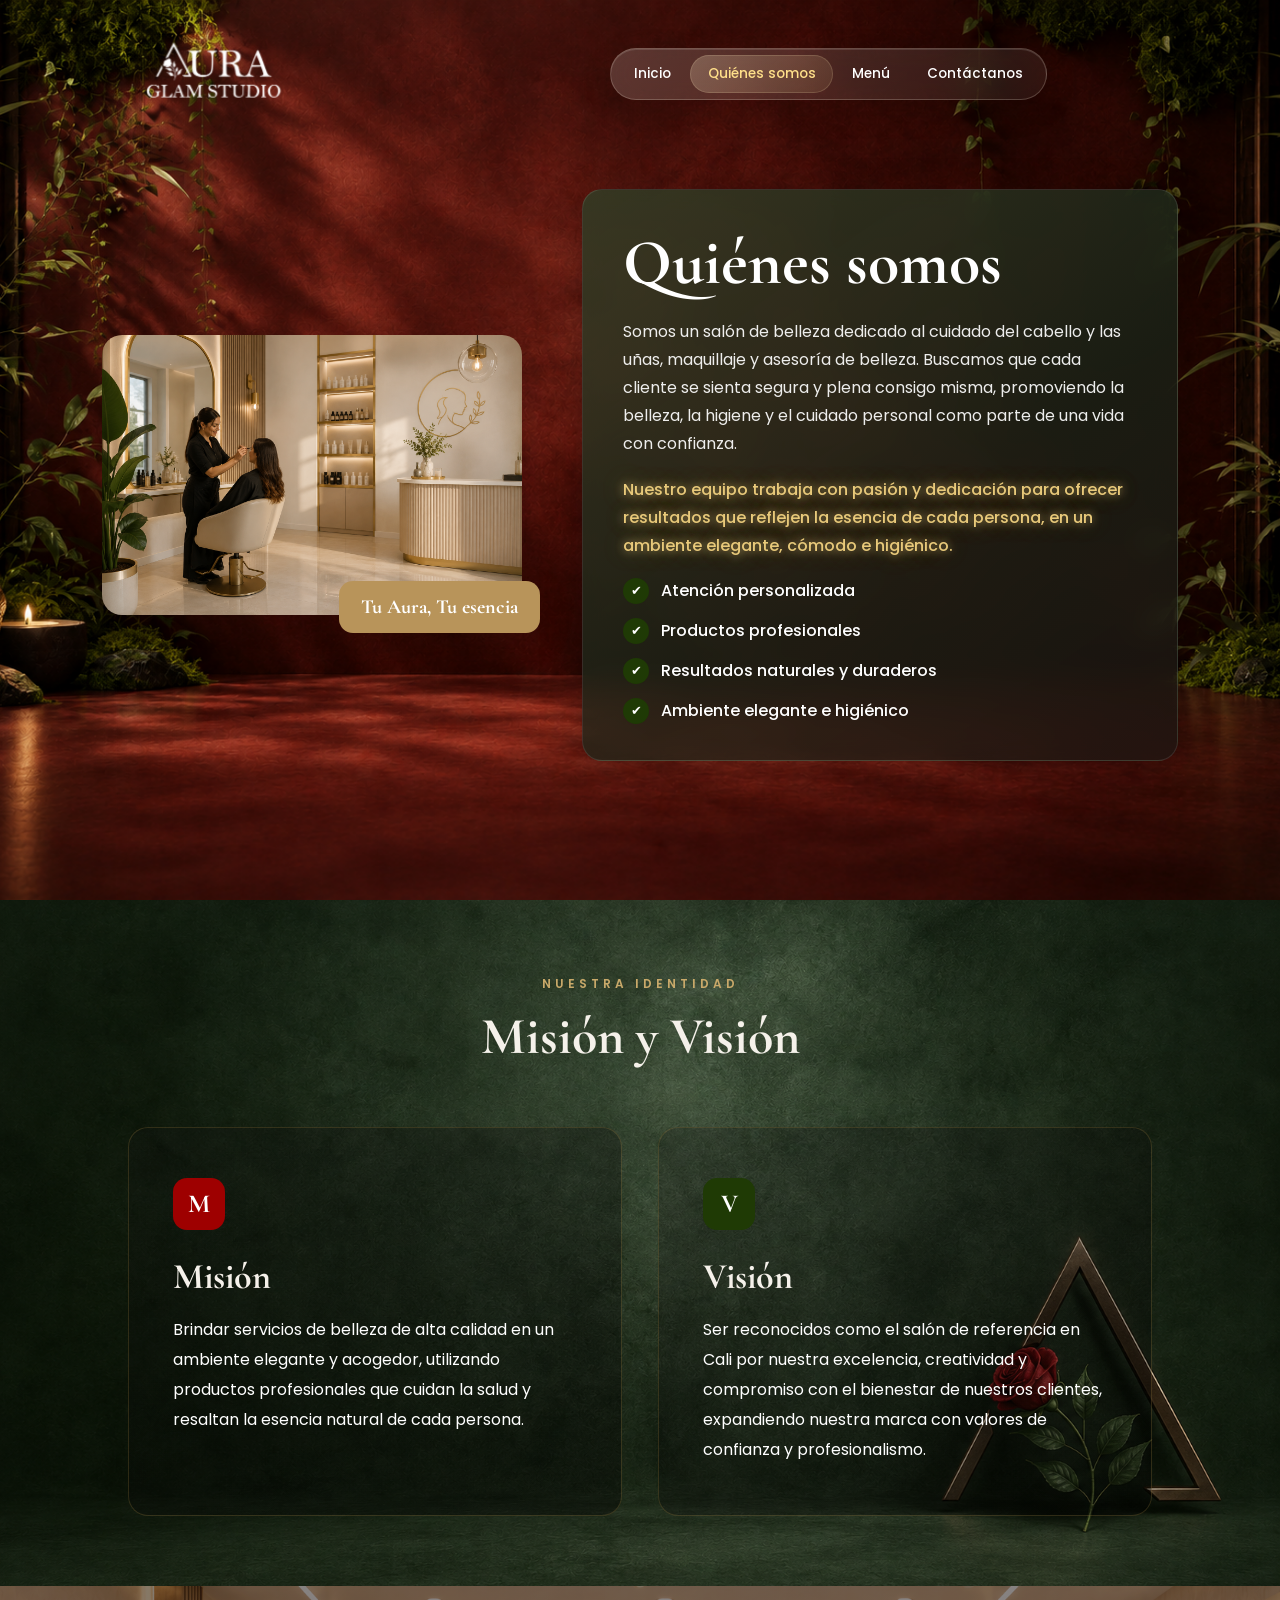
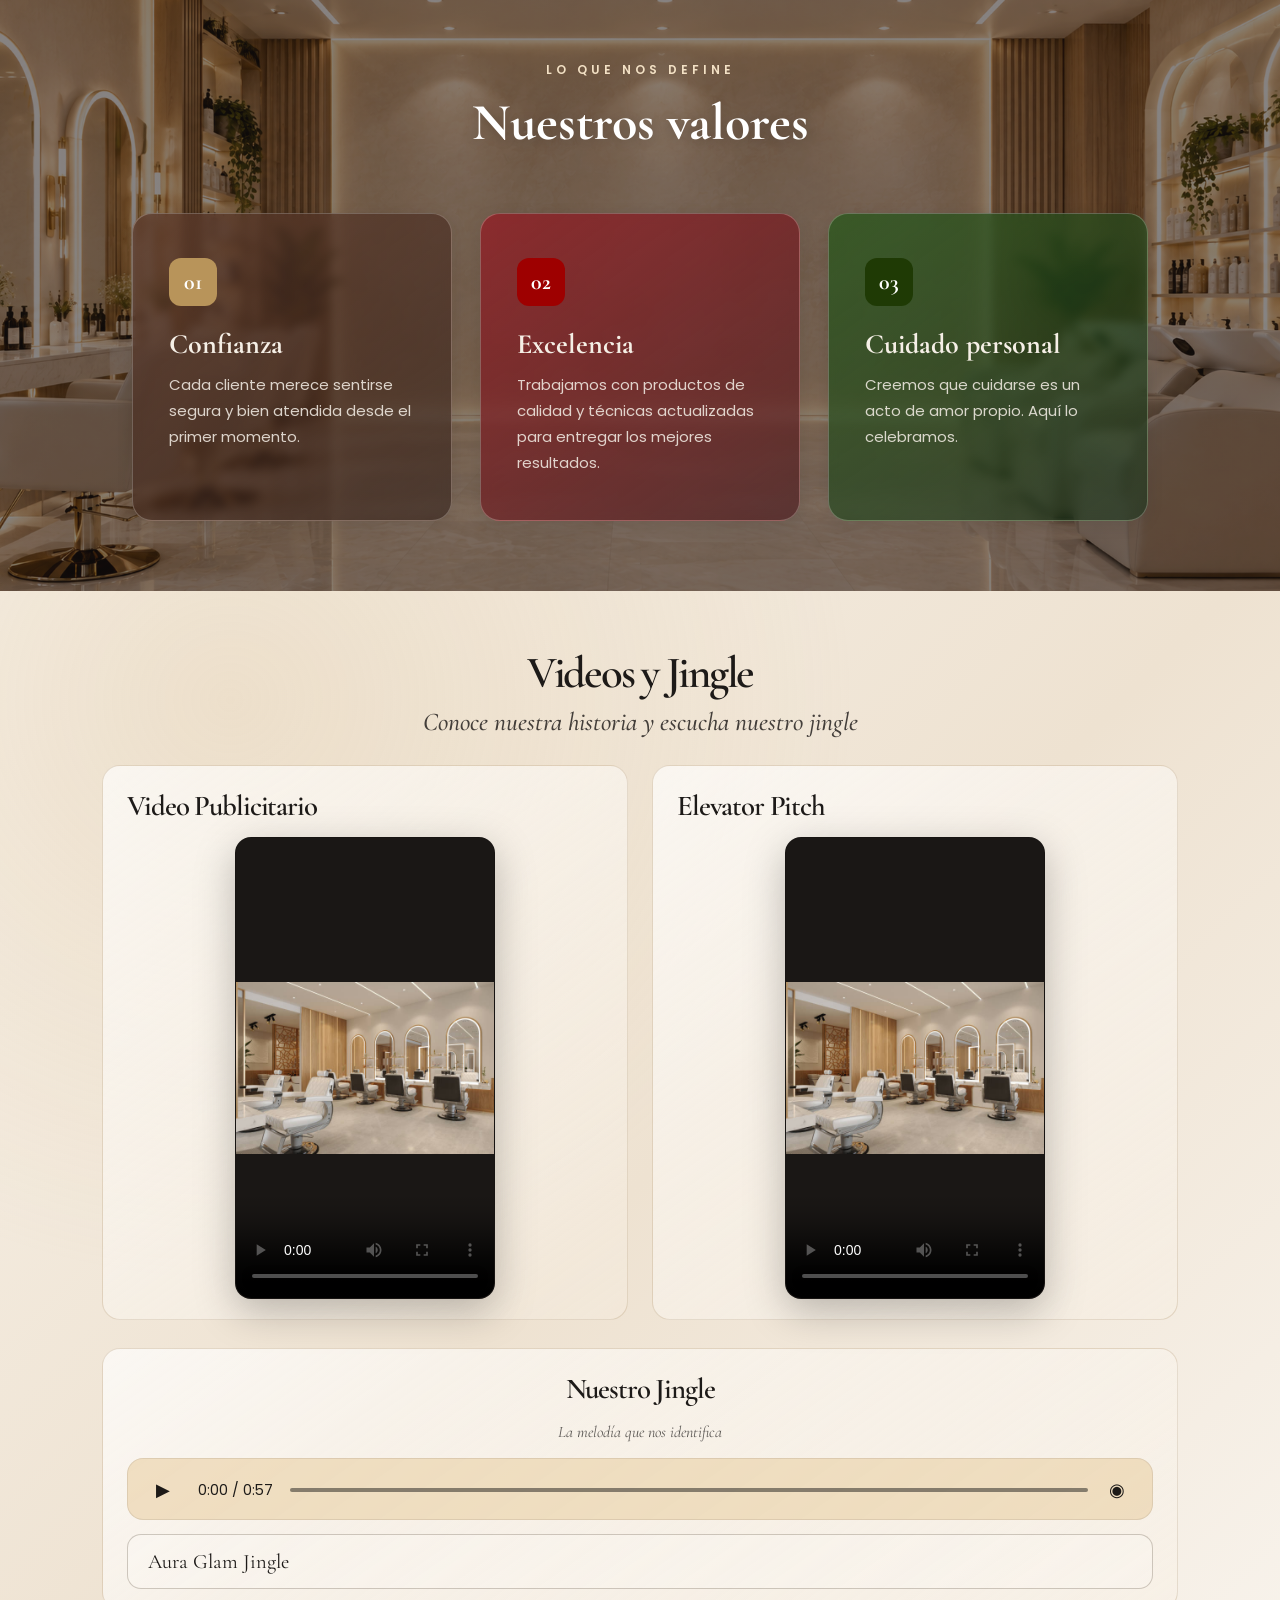
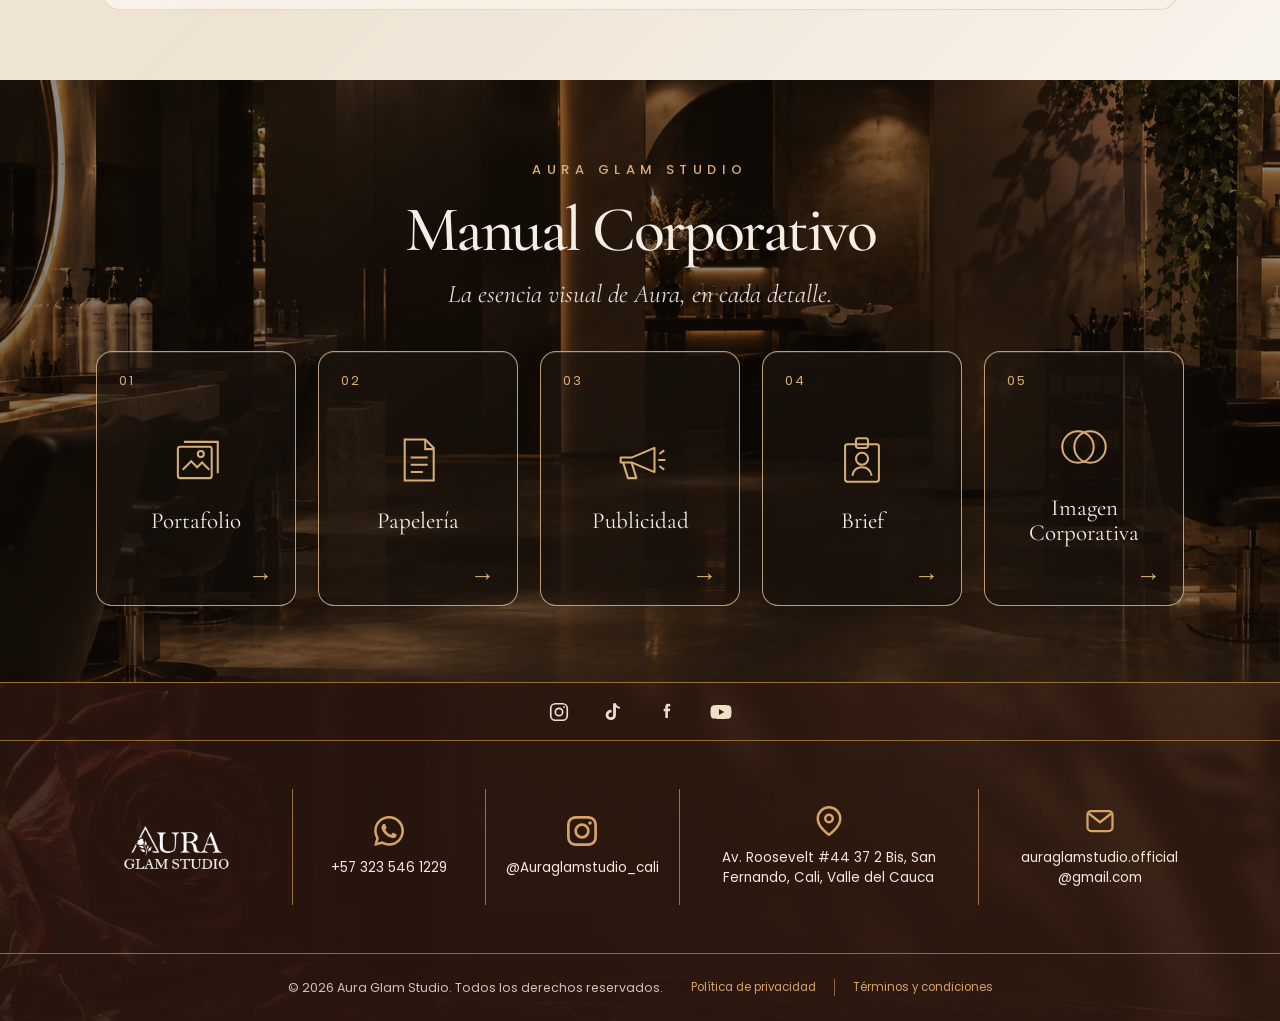
==== commit dbc9df70: "agregelapublicidadcorregida" ====
--- a/nosotros.html
+++ b/nosotros.html
@@ -194,7 +194,7 @@
                 <span class="manual-card-title">Papelería</span>
                 <span class="manual-arrow" aria-hidden="true">→</span>
             </a>
-            <a class="manual-card" href="MANUALCORPORATIVOauraglam/PUBLICIDADAURAGLAMSTUDIO.pdf" target="_blank" rel="noopener">
+            <a class="manual-card" href="MANUALCORPORATIVOauraglam/PUBLICIDADAURAGLAM.pdf" target="_blank" rel="noopener">
                 <span class="manual-number">03</span>
                 <svg class="manual-icon" viewBox="0 0 48 48" fill="none" stroke="currentColor" stroke-width="1.7" stroke-linejoin="round" aria-hidden="true">
                     <path d="M8 22h9l19-8v20l-19-8H8z"/>
--- a/css/asi.css
+++ b/css/asi.css
@@ -296,41 +296,33 @@
     background: #1a1715;
 }
 
-/* Tarjeta jingle: layout horizontal */
+/* Tarjeta jingle: layout centrado */
 .corporate-jingle-card {
-    flex-direction: row;
-    align-items: center;
-    gap: 40px;
+    flex-direction: column;
+    align-items: center;
+    text-align: center;
+    gap: 16px;
     width: 100%;
-    min-height: 120px;
 }
 
 .corporate-jingle-card h3 {
-    margin-bottom: 6px;
-    white-space: nowrap;
+    align-self: center;
+    margin-bottom: 2px;
 }
 
 .corporate-jingle-card p {
-    margin: 0 0 0;
+    margin: 0;
     font-size: 1rem;
     color: rgba(29,26,24,0.7);
     font-family: 'Cormorant Garamond', serif;
     font-style: italic;
-    white-space: nowrap;
 }
 
 .jingle-inner {
-    flex: 1;
+    width: 100%;
     display: flex;
     flex-direction: column;
     gap: 14px;
-}
-
-.jingle-title-block {
-    display: flex;
-    flex-direction: column;
-    gap: 4px;
-    flex-shrink: 0;
 }
 
 .jingle-player {
@@ -407,19 +399,6 @@
         grid-template-columns: 1fr 1fr;
         gap: 16px;
     }
-    .corporate-jingle-card {
-        flex-direction: column;
-        align-items: flex-start;
-        gap: 16px;
-        min-height: auto;
-    }
-    .corporate-jingle-card h3,
-    .corporate-jingle-card p {
-        white-space: normal;
-    }
-    .jingle-inner {
-        width: 100%;
-    }
 }
 
 @media (max-width: 560px) {
